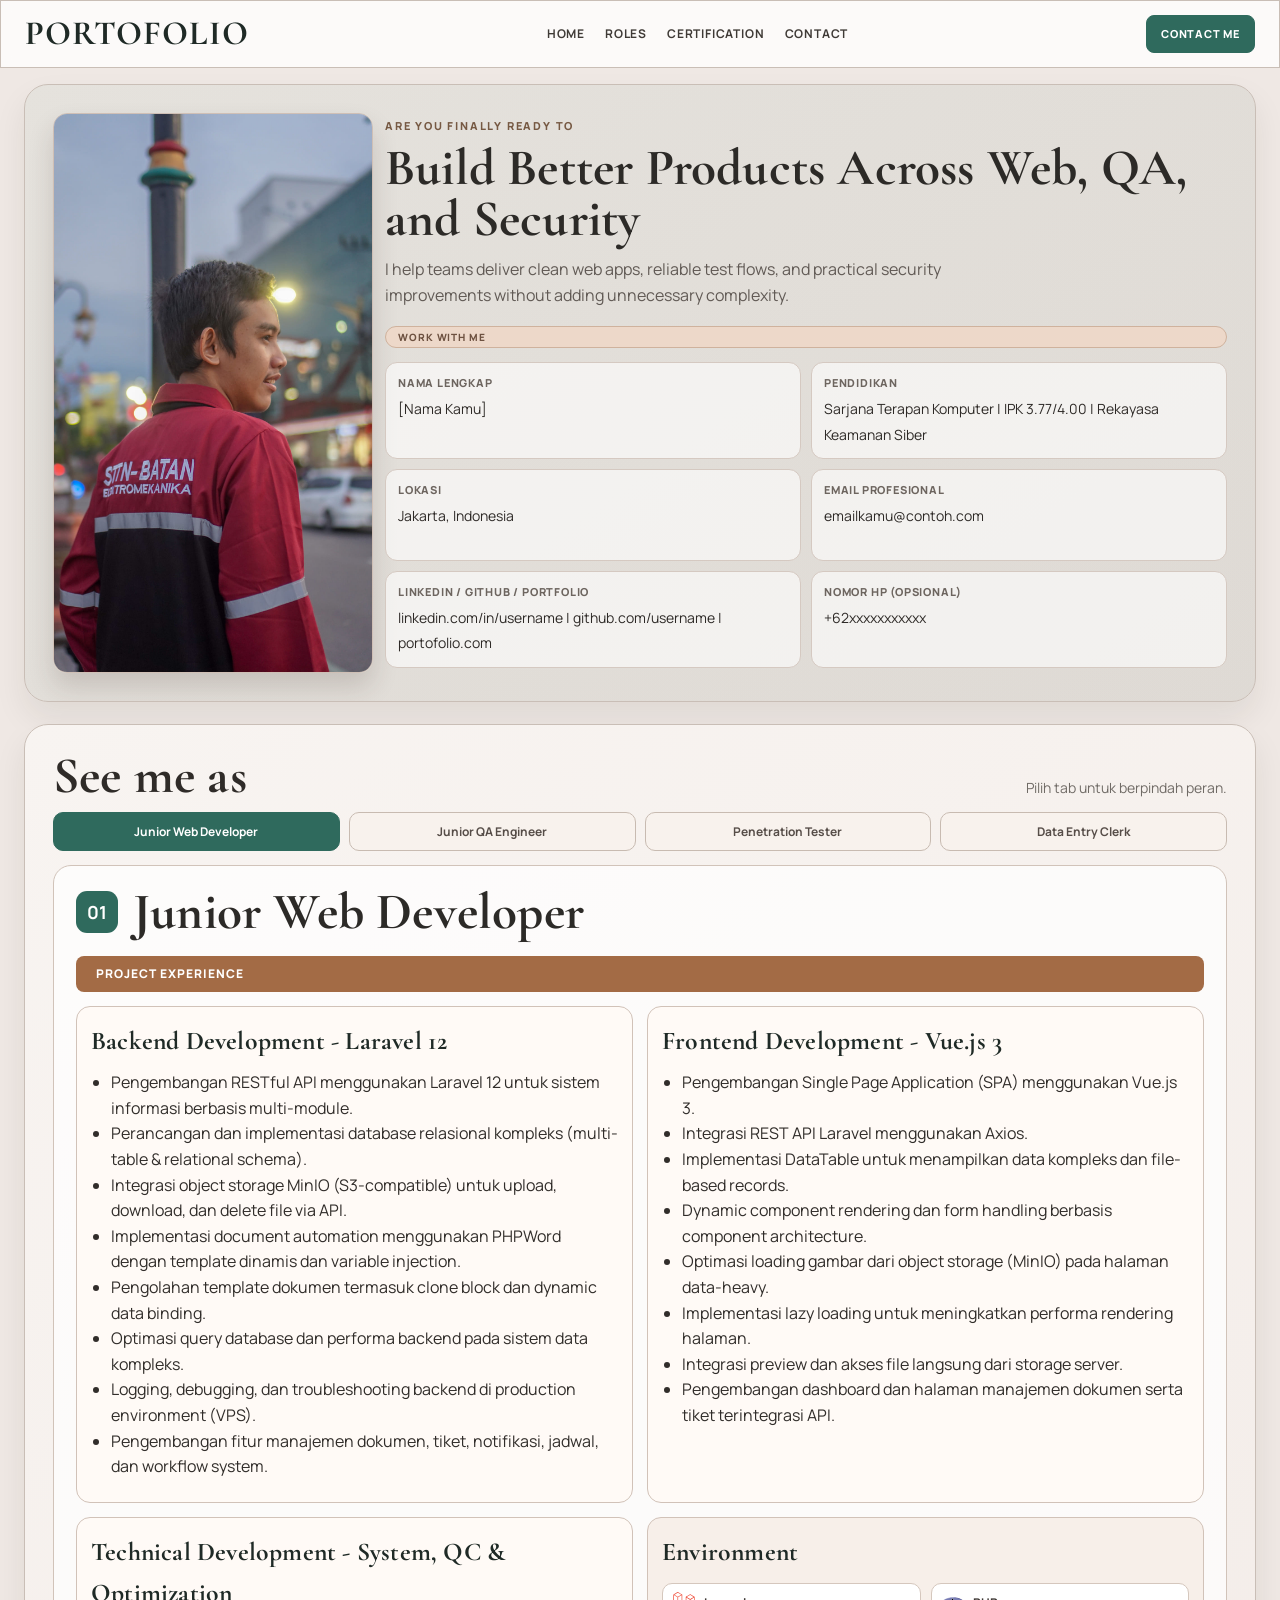
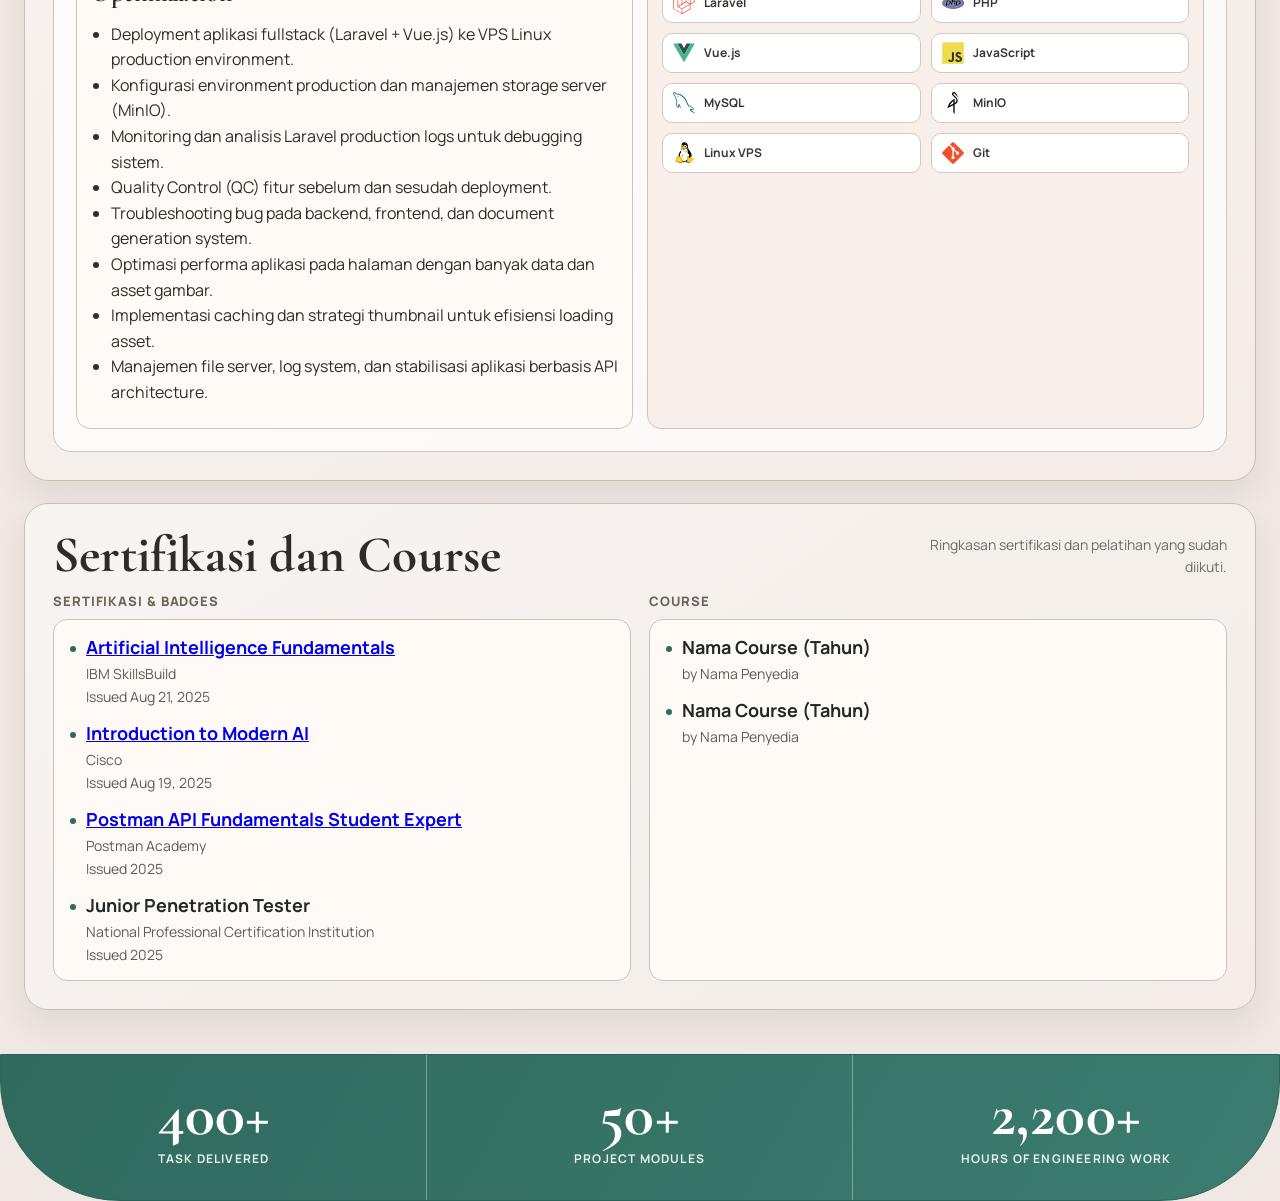
==== index.html @ 1a8ff413 "major rev1" ====
﻿<!DOCTYPE html>
<html lang="id">
<head>
  <meta charset="UTF-8" />
  <meta name="viewport" content="width=device-width, initial-scale=1.0" />
  <title>Landing Page - Full Page Tabs</title>
  <link rel="stylesheet" href="style.css" />
</head>
<body>
  <div class="scene" aria-hidden="true">
    <span class="blob blob-one"></span>
    <span class="blob blob-two"></span>
    <span class="blob blob-three"></span>
    <span class="noise"></span>
  </div>

  <header class="top-nav">
    <div class="brand">PORTOFOLIO</div>
    <nav class="menu" aria-label="Primary">
      <a href="#profile">Home</a>
      <a href="#roles">Roles</a>
      <a href="#certs">Certification</a>
      <a href="#contact">Contact</a>
    </nav>
    <a class="nav-cta" href="mailto:prameswarasesoca@gmail.com">Contact Me</a>
  </header>

  <main class="container">
    <section class="panel">
      <header class="profile-card reveal" id="profile">
        <span class="lux-line" aria-hidden="true"></span>
        <div class="profile-lower">
          <img class="portrait-photo" src="assets/152005650_3645083272256083_838946420625916361_n.jpg" alt="Foto portrait Pramesa Soca" loading="lazy" />
          <div class="hero-copy">
            <p class="eyebrow">ARE YOU FINALLY READY TO</p>
            <h1>Build Better Products Across Web, QA, and Security</h1>
            <p class="subtitle">I help teams deliver clean web apps, reliable test flows, and practical security improvements without adding unnecessary complexity.</p>
            <a class="hero-cta" href="#roles">Work With Me</a>
            <ul class="info-list">
              <li><span class="label">Nama Lengkap</span><span class="value">[Nama Kamu]</span></li>
              <li><span class="label">Pendidikan</span><span class="value">Sarjana Terapan Komputer | IPK 3.77/4.00 | Rekayasa Keamanan Siber</span></li>
              <li><span class="label">Lokasi</span><span class="value">Jakarta, Indonesia</span></li>
              <li><span class="label">Email Profesional</span><span class="value">emailkamu@contoh.com</span></li>
              <li><span class="label">LinkedIn / GitHub / Portfolio</span><span class="value">linkedin.com/in/username | github.com/username | portofolio.com</span></li>
              <li><span class="label">Nomor HP (opsional)</span><span class="value">+62xxxxxxxxxxx</span></li>
            </ul>
          </div>
        </div>
      </header>

      <section class="tab-card reveal" aria-label="Peran Profesional" id="roles">
        <span class="lux-line" aria-hidden="true"></span>
        <div class="section-head">
          <h2>See me as</h2>
          <p>Pilih tab untuk berpindah peran.</p>
        </div>

        <div class="tabs" role="tablist" aria-label="Role tabs">
          <a class="tab-btn active" href="#junior-web-dev" role="tab" aria-selected="true" aria-controls="tab-web" id="btn-web" data-tab="web">Junior Web Developer</a>
          <a class="tab-btn" href="#junior-qa-engineer" role="tab" aria-selected="false" aria-controls="tab-qa" id="btn-qa" data-tab="qa">Junior QA Engineer</a>
          <a class="tab-btn" href="#penetration-tester" role="tab" aria-selected="false" aria-controls="tab-pentest" id="btn-pentest" data-tab="pentest">Penetration Tester</a>
          <a class="tab-btn" href="#data-entry-clerk" role="tab" aria-selected="false" aria-controls="tab-data" id="btn-data" data-tab="data">Data Entry Clerk</a>
        </div>

        <div class="tab-panels">
          <article class="tab-panel active" role="tabpanel" id="tab-content-panel" aria-labelledby="btn-web">
            <span class="panel-badge">01</span>
            <h3>Junior Web Developer</h3>
            <p>Memuat konten tab...</p>
          </article>
        </div>
      </section>

      <section class="tab-card reveal" aria-label="Sertifikasi dan Course" id="certs">
        <span class="lux-line" aria-hidden="true"></span>
        <div class="section-head">
          <h2>Sertifikasi dan Course</h2>
          <p>Ringkasan sertifikasi dan pelatihan yang sudah diikuti.</p>
        </div>

        <div class="experience-grid">
          <section class="cert-group">
            <h3>Sertifikasi & Badges</h3>
            <div class="experience-block">
              <ul>
                <li><strong><a href="https://www.credly.com/earner/earned/badge/6ce2e8d9-f4c3-4f6b-8cfb-f6970b10e40e" target="_blank" rel="noopener noreferrer">Artificial Intelligence Fundamentals</a></strong><br /><span class="value">IBM SkillsBuild</span><br /><span class="value">Issued Aug 21, 2025</span></li>
                <li><strong><a href="https://www.credly.com/earner/earned/badge/8e87bc1d-4a2a-4601-9a7a-e68a243ee002" target="_blank" rel="noopener noreferrer">Introduction to Modern AI</a></strong><br /><span class="value">Cisco</span><br /><span class="value">Issued Aug 19, 2025</span></li>
                <li><strong><a href="https://badges.parchment.com/public/assertions/UQWnK6W7QWmv3QuYgzs9rQ?identity__email=prameswarasesoca%40gmail.com" target="_blank" rel="noopener noreferrer">Postman API Fundamentals Student Expert</a></strong><br /><span class="value">Postman Academy</span><br /><span class="value">Issued 2025</span></li>
                <li><strong>Junior Penetration Tester</strong><br /><span class="value">National Professional Certification Institution</span><br /><span class="value">Issued 2025</span></li>
              </ul>
            </div>
          </section>
          <section class="cert-group">
            <h3>Course</h3>
            <div class="experience-block">
              <ul>
                <li><strong>Nama Course (Tahun)</strong><br /><span class="value">by Nama Penyedia</span></li>
                <li><strong>Nama Course (Tahun)</strong><br /><span class="value">by Nama Penyedia</span></li>
              </ul>
            </div>
          </section>
        </div>
      </section>
    </section>

    <section class="stats-bar" id="contact">
      <article class="stat-item">
        <h3>400+</h3>
        <p>Task Delivered</p>
      </article>
      <article class="stat-item">
        <h3>50+</h3>
        <p>Project Modules</p>
      </article>
      <article class="stat-item">
        <h3>2,200+</h3>
        <p>Hours of Engineering Work</p>
      </article>
    </section>
  </main>

  <script>
    const tabs = document.querySelectorAll('.tab-btn');
    const contentPanel = document.getElementById('tab-content-panel');
    const hashToTab = {
      'junior-web-dev': 'web',
      'junior-qa-engineer': 'qa',
      'penetration-tester': 'pentest',
      'data-entry-clerk': 'data'
    };
    const tabToHash = {
      web: 'junior-web-dev',
      qa: 'junior-qa-engineer',
      pentest: 'penetration-tester',
      data: 'data-entry-clerk'
    };
    const tabVersion = 'v=20260225-03';
    const tabToFile = {
      web: `junior-web-dev.html?${tabVersion}`,
      qa: `junior-qa-engineer.html?${tabVersion}`,
      pentest: `penetration-tester.html?${tabVersion}`,
      data: `data-entry-clerk.html?${tabVersion}`
    };
    const contentCache = {};

    const loadTabContent = async (target) => {
      const file = tabToFile[target];
      if (!file) {
        return;
      }

      if (contentCache[file]) {
        contentPanel.innerHTML = contentCache[file];
        return;
      }

      contentPanel.innerHTML = '<p>Memuat konten...</p>';
      try {
        const response = await fetch(file);
        if (!response.ok) {
          throw new Error(`Gagal memuat ${file}`);
        }

        const html = await response.text();
        contentCache[file] = html;
        contentPanel.innerHTML = html;
      } catch (error) {
        contentPanel.innerHTML = '<p>Konten tab gagal dimuat.</p>';
      }
    };

    const activateTab = async (target, updateHash = false) => {
      tabs.forEach((btn) => {
        const active = btn.dataset.tab === target;
        btn.classList.toggle('active', active);
        btn.setAttribute('aria-selected', active ? 'true' : 'false');
      });

      const activeBtn = document.querySelector(`.tab-btn[data-tab="${target}"]`);
      if (activeBtn) {
        contentPanel.setAttribute('aria-labelledby', activeBtn.id);
      }

      await loadTabContent(target);
      contentPanel.classList.remove('active');
      void contentPanel.offsetWidth;
      contentPanel.classList.add('active');

      if (updateHash && tabToHash[target]) {
        window.location.hash = tabToHash[target];
      }
    };

    tabs.forEach((tab) => {
      tab.addEventListener('click', async (event) => {
        event.preventDefault();
        await activateTab(tab.dataset.tab, true);
      });
    });

    const initialHash = window.location.hash.replace('#', '');
    activateTab(hashToTab[initialHash] || 'web');

    window.addEventListener('hashchange', async () => {
      const nextHash = window.location.hash.replace('#', '');
      await activateTab(hashToTab[nextHash] || 'web');
    });
  </script>
</body>
</html>
---- style.css ----
﻿@import url("https://fonts.googleapis.com/css2?family=Cormorant+Garamond:wght@500;600;700&family=Manrope:wght@400;500;600;700;800&display=swap");

:root {
  --bg: #efe8e4;
  --surface: #f8f4f1;
  --surface-2: #f3ece8;
  --ink: #1f2a26;
  --muted: #706b66;
  --green: #2f6a5d;
  --green-deep: #1f4f45;
  --clay: #a36b45;
  --line: #d8cec7;
  --line-strong: #c9beb6;
  --white: #ffffff;
  --shadow: 0 16px 32px rgba(43, 34, 29, 0.08);
}

* {
  box-sizing: border-box;
  margin: 0;
  padding: 0;
}

html,
body {
  width: 100%;
  min-height: 100%;
}

body {
  font-family: "Manrope", "Segoe UI", sans-serif;
  background: var(--bg);
  color: var(--ink);
  line-height: 1.6;
}

.scene {
  display: none;
}

.top-nav {
  width: 100%;
  margin: 0;
  background: rgba(255, 255, 255, 0.78);
  border: 1px solid var(--line-strong);
  border-radius: 0;
  display: flex;
  align-items: center;
  justify-content: space-between;
  gap: 16px;
  padding: 14px 24px;
  backdrop-filter: blur(6px);
}

.brand {
  font-family: "Cormorant Garamond", Georgia, serif;
  font-size: 34px;
  font-weight: 700;
  letter-spacing: 1px;
  line-height: 0.9;
}

.menu {
  display: flex;
  align-items: center;
  gap: 20px;
}

.menu a {
  text-decoration: none;
  color: #3f3a36;
  font-size: 12px;
  font-weight: 700;
  text-transform: uppercase;
  letter-spacing: 0.8px;
}

.nav-cta {
  text-decoration: none;
  color: var(--white);
  background: var(--green);
  border: 1px solid var(--green);
  border-radius: 8px;
  padding: 9px 14px;
  font-size: 11px;
  font-weight: 800;
  text-transform: uppercase;
  letter-spacing: 0.8px;
}

.container {
  width: 100%;
  margin: 0;
  min-height: 100vh;
}

.panel {
  display: grid;
  gap: 22px;
  padding: 16px 24px 24px;
}

.profile-card,
.tab-card {
  border: 1px solid var(--line-strong);
  border-radius: 24px;
  background: linear-gradient(145deg, var(--surface), var(--surface-2));
  box-shadow: var(--shadow);
  padding: 28px;
  position: relative;
  overflow: hidden;
}

.lux-line {
  display: none;
}

.profile-card {
  display: block;
  background:
    linear-gradient(0deg, rgba(28, 74, 64, 0.08), rgba(28, 74, 64, 0.08)),
    linear-gradient(145deg, #f6efea, #efe6e1);
}

.hero-copy {
  align-self: center;
  display: grid;
  gap: 0;
}

.eyebrow {
  font-size: 11px;
  font-weight: 800;
  letter-spacing: 1.8px;
  text-transform: uppercase;
  color: #765943;
  margin-bottom: 8px;
}

h1,
h2,
h3 {
  font-family: "Cormorant Garamond", Georgia, serif;
  letter-spacing: 0.2px;
}

h1 {
  font-size: clamp(34px, 4vw, 56px);
  line-height: 1;
  margin-bottom: 12px;
  color: #2c2a27;
}

.subtitle {
  color: #615a55;
  max-width: 58ch;
  margin-bottom: 18px;
}

.hero-cta {
  display: inline-flex;
  align-items: center;
  text-decoration: none;
  color: #6d5140;
  background: #edd8c9;
  border: 1px solid #cfb29d;
  border-radius: 999px;
  padding: 5px 12px;
  font-size: 10px;
  font-weight: 800;
  text-transform: uppercase;
  letter-spacing: 0.9px;
  line-height: 1;
}

.profile-lower {
  margin-top: 0;
  display: grid;
  grid-template-columns: minmax(240px, 320px) 1fr;
  gap: 12px;
  align-items: stretch;
}

.portrait-photo {
  width: 100%;
  height: 100%;
  min-height: 380px;
  max-height: 560px;
  object-fit: cover;
  object-position: center top;
  border-radius: 14px;
  border: 1px solid #cfbfb5;
  box-shadow: 0 14px 26px rgba(53, 40, 34, 0.16);
}

.info-list {
  list-style: none;
  display: grid;
  grid-template-columns: repeat(2, minmax(0, 1fr));
  gap: 10px;
  margin-top: 0;
}

.hero-copy .info-list {
  margin-top: 14px;
}

.info-list li {
  background: rgba(255, 255, 255, 0.62);
  border: 1px solid #d5c9c1;
  border-radius: 12px;
  padding: 11px 12px;
  min-height: 92px;
}

.label {
  font-size: 11px;
  font-weight: 800;
  text-transform: uppercase;
  letter-spacing: 0.8px;
  color: #6d655f;
  display: block;
  margin-bottom: 4px;
}

.value {
  font-size: 14px;
  color: #2e2a27;
}

.section-head {
  display: flex;
  justify-content: space-between;
  align-items: end;
  gap: 14px;
  margin-bottom: 12px;
}

h2 {
  font-size: clamp(40px, 4vw, 58px);
  line-height: 0.92;
  color: #2f2b28;
}

.section-head p {
  font-size: 14px;
  color: var(--muted);
  max-width: 340px;
  text-align: right;
}

.tabs {
  display: grid;
  grid-template-columns: repeat(4, minmax(0, 1fr));
  gap: 9px;
  margin-bottom: 14px;
}

.tab-btn {
  border: 1px solid #c8bbb1;
  background: #f8f2ed;
  border-radius: 10px;
  padding: 11px 9px;
  text-decoration: none;
  text-align: center;
  color: #564d48;
  font-size: 12px;
  font-weight: 700;
  line-height: 1.25;
}

.tab-btn.active {
  border-color: #2f6a5d;
  background: #2f6a5d;
  color: #ffffff;
}

.tab-panels {
  position: relative;
}

.tab-panel {
  border: 1px solid #d1c3b9;
  border-radius: 18px;
  background: rgba(255, 255, 255, 0.74);
  padding: 22px;
}

.panel-badge {
  display: inline-flex;
  width: 42px;
  height: 42px;
  align-items: center;
  justify-content: center;
  border-radius: 11px;
  background: var(--green);
  color: #fff;
  font-size: 18px;
  font-weight: 700;
  margin-bottom: 12px;
  vertical-align: middle;
}

.tab-panel > .panel-badge:first-child {
  margin-right: 12px;
  margin-bottom: 8px;
}

.tab-panel > .panel-badge:first-child + h1,
.tab-panel > .panel-badge:first-child + h3 {
  display: inline-block;
  vertical-align: middle;
  margin-bottom: 8px;
  font-size: clamp(46px, 4vw, 58px);
  line-height: 0.95;
}

.tab-panel h1 {
  font-size: clamp(30px, 3vw, 42px);
  margin-bottom: 10px;
}

.tab-panel h2 {
  font-size: clamp(24px, 2.4vw, 33px);
  margin: 12px 0 8px;
}

.tab-panel .section-banner {
  display: block;
  width: 100%;
  background: var(--clay);
  color: var(--white);
  border-radius: 8px;
  padding: 12px 20px;
  font-family: "Manrope", "Segoe UI", sans-serif;
  font-size: 12px;
  font-weight: 800;
  text-transform: uppercase;
  letter-spacing: 1px;
  line-height: 1;
  margin: 12px 0 14px;
}

.tab-panel h3 {
  font-size: clamp(24px, 2vw, 30px);
  margin: 0 0 8px;
}

.tab-panel p,
.tab-panel li {
  color: #312d2a;
}

.tab-panel ul {
  margin: 0 0 14px 20px;
}

.experience-grid {
  display: grid;
  grid-template-columns: repeat(2, minmax(0, 1fr));
  gap: 14px;
}

.experience-block {
  border: 1px solid #d1c2b8;
  background: #fffaf6;
  border-radius: 14px;
  padding: 14px 14px 8px;
}

.environment-block {
  background: #f7efe9;
}

.stack-logos {
  display: grid;
  grid-template-columns: repeat(2, minmax(0, 1fr));
  gap: 10px;
  margin-top: 10px;
}

.stack-item {
  display: flex;
  align-items: center;
  gap: 9px;
  border: 1px solid #d5c7bd;
  border-radius: 10px;
  padding: 8px 10px;
  background: #ffffff;
}

.stack-item img {
  width: 22px;
  height: 22px;
}

.stack-item span {
  font-size: 12px;
  font-weight: 700;
  color: #3c3632;
}

.cert-group {
  display: flex;
  flex-direction: column;
}

.cert-group > h3 {
  margin: 0 0 10px;
}

.cert-group .experience-block {
  flex: 1;
}

.tab-card[aria-label="Sertifikasi dan Course"] .experience-grid {
  margin-top: 8px;
  gap: 18px;
  align-items: stretch;
}

#certs .cert-group > h3 {
  font-family: "Manrope", "Segoe UI", sans-serif;
  font-size: 13px;
  font-weight: 800;
  text-transform: uppercase;
  letter-spacing: 0.9px;
  color: #6f6359;
  margin-bottom: 8px;
}

#certs .cert-group .experience-block {
  display: flex;
  flex-direction: column;
  justify-content: flex-start;
  min-height: 230px;
  padding: 16px 16px 10px;
}

#certs .experience-block ul {
  margin: 0;
  padding: 0;
  list-style: none;
}

#certs .experience-block li {
  position: relative;
  padding-left: 16px;
  margin-bottom: 14px;
  line-height: 1.45;
}

#certs .experience-block li::before {
  content: "";
  width: 6px;
  height: 6px;
  border-radius: 50%;
  background: var(--green);
  position: absolute;
  left: 0;
  top: 10px;
}

#certs .experience-block li:last-child {
  margin-bottom: 4px;
}

#certs .experience-block strong {
  display: inline-block;
  font-size: 18px;
  line-height: 1.25;
  margin-bottom: 3px;
}

#certs .experience-block .value {
  font-size: 14px;
  color: #635a53;
}

.stats-bar {
  margin-top: 20px;
  border-radius: 0 0 120px 120px;
  background: linear-gradient(120deg, var(--green), #3c7d6f);
  color: #e7f2ed;
  border: 1px solid #2b6255;
  display: grid;
  grid-template-columns: repeat(3, minmax(0, 1fr));
  gap: 0;
  overflow: hidden;
}

.stat-item {
  padding: 32px 20px;
  text-align: center;
  border-right: 1px solid rgba(225, 245, 238, 0.38);
}

.stat-item:last-child {
  border-right: 0;
}

.stat-item h3 {
  font-size: clamp(42px, 5vw, 62px);
  line-height: 0.9;
  color: #ffffff;
  margin-bottom: 6px;
}

.stat-item p {
  font-size: 12px;
  text-transform: uppercase;
  letter-spacing: 1.2px;
  font-weight: 700;
}

.reveal {
  opacity: 1;
  transform: none;
  animation: none;
}

@media (max-width: 1080px) {
  .top-nav {
    flex-wrap: wrap;
    justify-content: center;
  }

  .info-list {
    grid-template-columns: repeat(2, minmax(0, 1fr));
  }

  .tabs {
    grid-template-columns: repeat(2, minmax(0, 1fr));
  }

  .experience-grid {
    grid-template-columns: 1fr;
  }
}

@media (max-width: 700px) {
  .top-nav {
    width: 100%;
    padding: 12px;
  }

  .menu {
    width: 100%;
    justify-content: center;
    flex-wrap: wrap;
    gap: 10px 14px;
  }

  .container {
    width: 100%;
    margin: 0;
  }

  .profile-card,
  .tab-card {
    padding: 16px;
    border-radius: 18px;
  }

  .brand {
    font-size: 30px;
  }

  h1 {
    font-size: clamp(29px, 10vw, 42px);
  }

  h2 {
    font-size: clamp(34px, 10vw, 46px);
  }

  .section-head {
    flex-direction: column;
    align-items: flex-start;
    gap: 6px;
  }

  .section-head p {
    text-align: left;
    max-width: none;
  }

  .info-list {
    grid-template-columns: 1fr;
  }

  .profile-lower {
    grid-template-columns: 1fr;
  }

  .portrait-photo {
    min-height: 300px;
    max-height: 420px;
  }

  .stats-bar {
    border-radius: 0 0 44px 44px;
    grid-template-columns: 1fr;
  }

  #certs .cert-group .experience-block {
    min-height: auto;
  }

  .tab-panel > .panel-badge:first-child + h1,
  .tab-panel > .panel-badge:first-child + h3 {
    font-size: clamp(32px, 8vw, 42px);
    line-height: 1;
  }

  .stat-item {
    border-right: 0;
    border-bottom: 1px solid rgba(225, 245, 238, 0.35);
  }

  .stat-item:last-child {
    border-bottom: 0;
  }
}
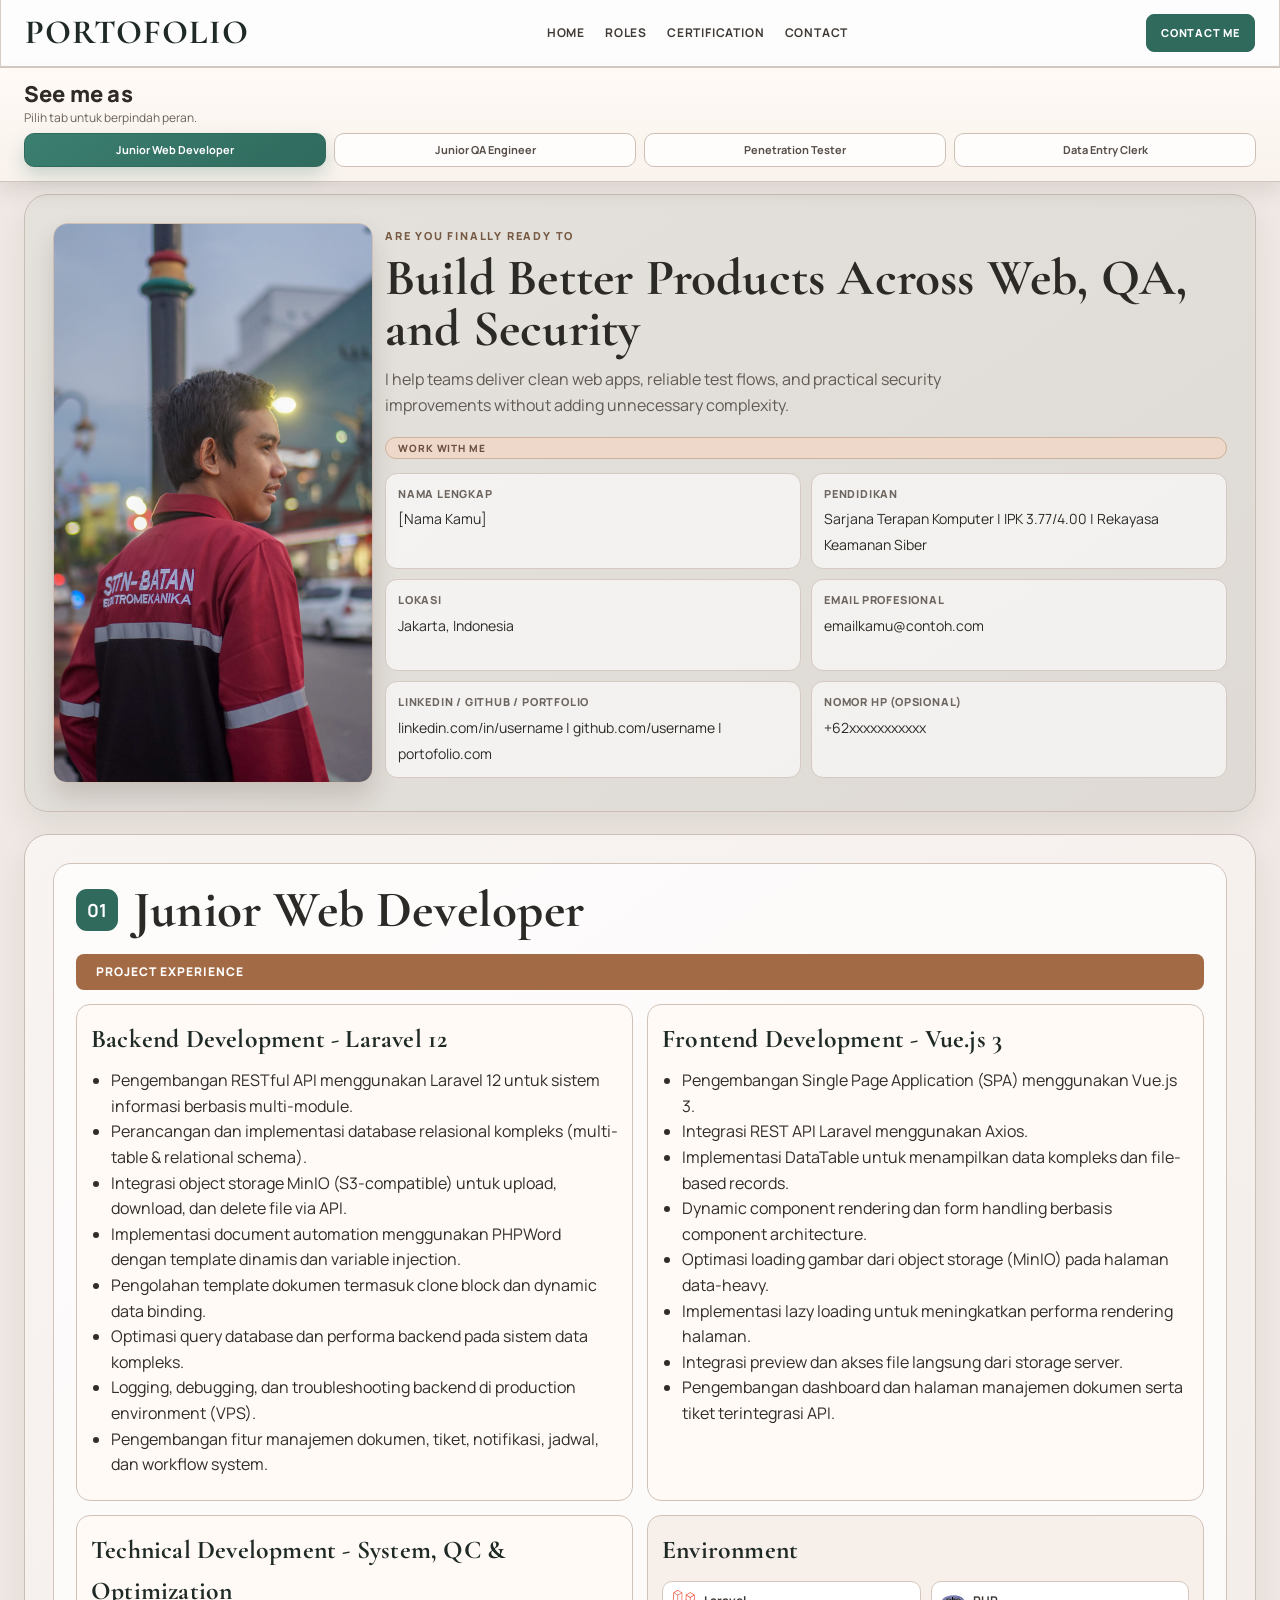
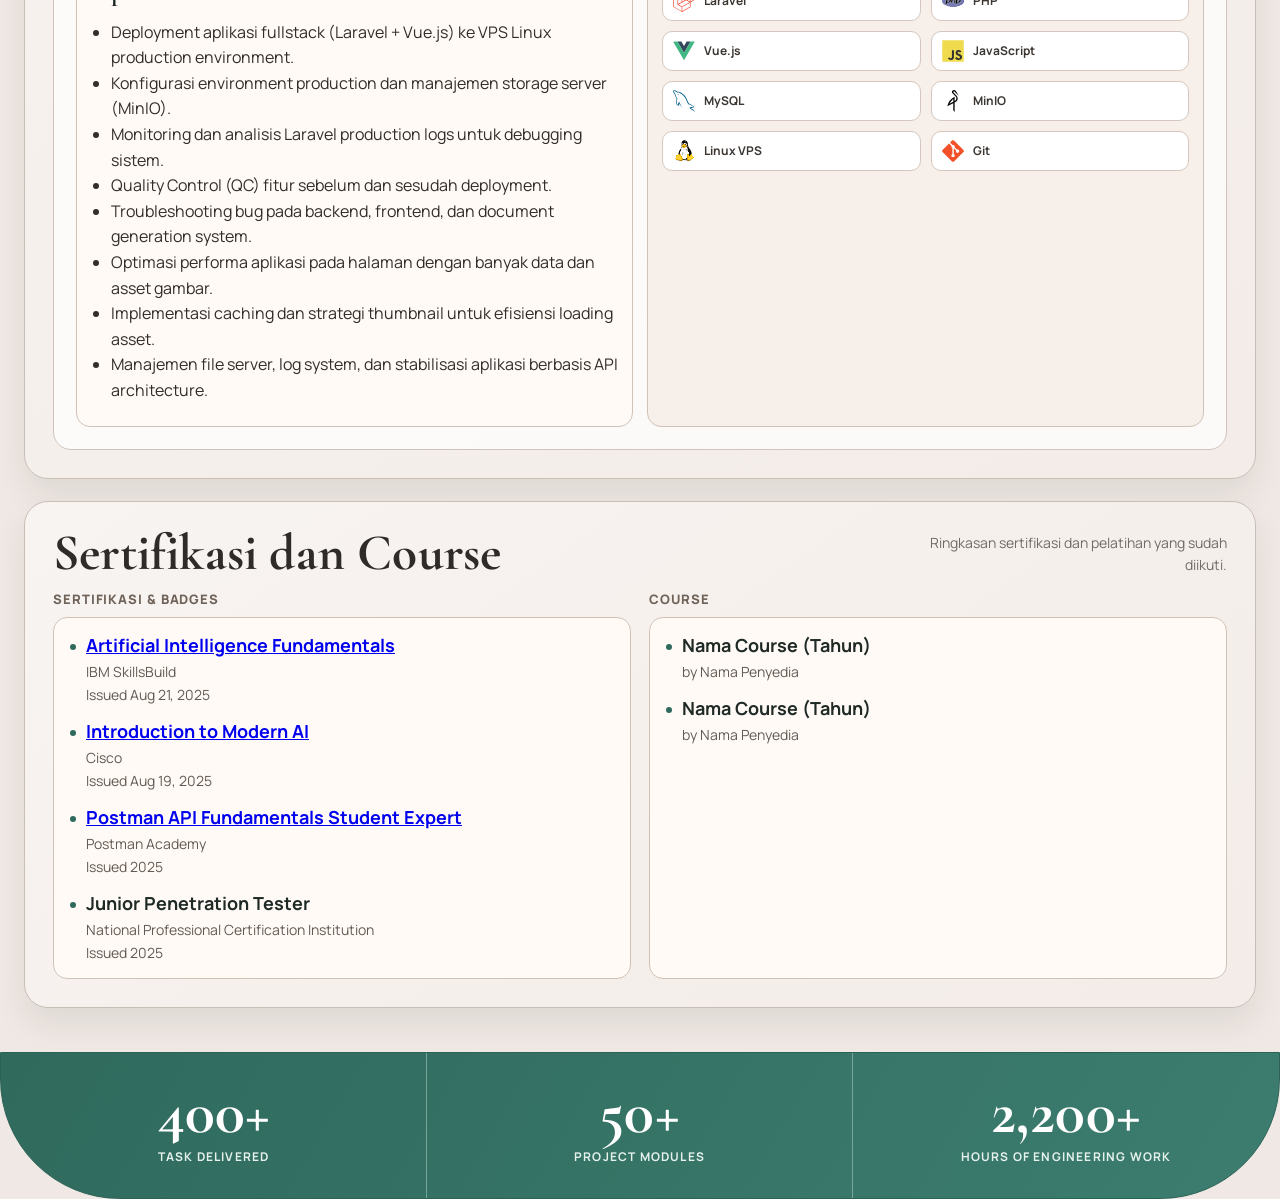
==== commit 076c5856: "rev2.1" ====
--- a/index.html
+++ b/index.html
@@ -26,6 +26,17 @@
   </header>
 
   <main class="container">
+    <section class="top-role-title" aria-label="Role heading" data-active-tab="web">
+      <p class="role-title">See me as</p>
+      <p class="roles-note">Pilih tab untuk berpindah peran.</p>
+      <div class="tabs" role="tablist" aria-label="Role tabs">
+        <a class="tab-btn active" href="#junior-web-dev" role="tab" aria-selected="true" aria-controls="tab-web" id="btn-web" data-tab="web">Junior Web Developer</a>
+        <a class="tab-btn" href="#junior-qa-engineer" role="tab" aria-selected="false" aria-controls="tab-qa" id="btn-qa" data-tab="qa">Junior QA Engineer</a>
+        <a class="tab-btn" href="#penetration-tester" role="tab" aria-selected="false" aria-controls="tab-pentest" id="btn-pentest" data-tab="pentest">Penetration Tester</a>
+        <a class="tab-btn" href="#data-entry-clerk" role="tab" aria-selected="false" aria-controls="tab-data" id="btn-data" data-tab="data">Data Entry Clerk</a>
+      </div>
+    </section>
+
     <section class="panel">
       <header class="profile-card reveal" id="profile">
         <span class="lux-line" aria-hidden="true"></span>
@@ -48,19 +59,8 @@
         </div>
       </header>
 
-      <section class="tab-card reveal" aria-label="Peran Profesional" id="roles">
+      <section class="tab-card reveal" aria-label="Peran Profesional" id="roles" data-active-tab="web">
         <span class="lux-line" aria-hidden="true"></span>
-        <div class="section-head">
-          <h2>See me as</h2>
-          <p>Pilih tab untuk berpindah peran.</p>
-        </div>
-
-        <div class="tabs" role="tablist" aria-label="Role tabs">
-          <a class="tab-btn active" href="#junior-web-dev" role="tab" aria-selected="true" aria-controls="tab-web" id="btn-web" data-tab="web">Junior Web Developer</a>
-          <a class="tab-btn" href="#junior-qa-engineer" role="tab" aria-selected="false" aria-controls="tab-qa" id="btn-qa" data-tab="qa">Junior QA Engineer</a>
-          <a class="tab-btn" href="#penetration-tester" role="tab" aria-selected="false" aria-controls="tab-pentest" id="btn-pentest" data-tab="pentest">Penetration Tester</a>
-          <a class="tab-btn" href="#data-entry-clerk" role="tab" aria-selected="false" aria-controls="tab-data" id="btn-data" data-tab="data">Data Entry Clerk</a>
-        </div>
 
         <div class="tab-panels">
           <article class="tab-panel active" role="tabpanel" id="tab-content-panel" aria-labelledby="btn-web">
@@ -122,6 +122,8 @@
   <script>
     const tabs = document.querySelectorAll('.tab-btn');
     const contentPanel = document.getElementById('tab-content-panel');
+    const rolesSection = document.getElementById('roles');
+    const topRoleTitle = document.querySelector('.top-role-title');
     const hashToTab = {
       'junior-web-dev': 'web',
       'junior-qa-engineer': 'qa',
@@ -179,6 +181,14 @@
       const activeBtn = document.querySelector(`.tab-btn[data-tab="${target}"]`);
       if (activeBtn) {
         contentPanel.setAttribute('aria-labelledby', activeBtn.id);
+      }
+
+      if (rolesSection) {
+        rolesSection.setAttribute('data-active-tab', target);
+      }
+
+      if (topRoleTitle) {
+        topRoleTitle.setAttribute('data-active-tab', target);
       }
 
       await loadTabContent(target);
--- a/style.css
+++ b/style.css
@@ -13,6 +13,8 @@
   --line-strong: #c9beb6;
   --white: #ffffff;
   --shadow: 0 16px 32px rgba(43, 34, 29, 0.08);
+  --top-nav-height: 78px;
+  --top-role-height: 124px;
 }
 
 * {
@@ -41,8 +43,9 @@
 .top-nav {
   width: 100%;
   margin: 0;
-  background: rgba(255, 255, 255, 0.78);
-  border: 1px solid var(--line-strong);
+  background: rgba(255, 255, 255, 0.9);
+  border: 1px solid #d7ccc4;
+  border-top: 0;
   border-radius: 0;
   display: flex;
   align-items: center;
@@ -50,6 +53,9 @@
   gap: 16px;
   padding: 14px 24px;
   backdrop-filter: blur(6px);
+  position: static;
+  z-index: 1000;
+  box-shadow: 0 10px 20px rgba(62, 48, 38, 0.08);
 }
 
 .brand {
@@ -92,12 +98,37 @@
   width: 100%;
   margin: 0;
   min-height: 100vh;
+  padding-top: 0;
+}
+
+.top-role-title {
+  padding: 14px 24px 14px;
+  position: sticky;
+  top: 0;
+  z-index: 999;
+  background: linear-gradient(180deg, rgba(255, 250, 246, 0.98), rgba(249, 242, 236, 0.97));
+  border: 1px solid #d3c5bc;
+  border-left: 0;
+  border-right: 0;
+  box-shadow: 0 10px 18px rgba(62, 48, 38, 0.1);
+  backdrop-filter: blur(6px);
+}
+
+
+.role-title {
+  font-family: "Manrope", "Segoe UI", sans-serif;
+  font-size: 22px;
+  font-weight: 800;
+  line-height: 1.1;
+  letter-spacing: 0.2px;
+  color: #2e2a27;
+  margin-bottom: 2px;
 }
 
 .panel {
   display: grid;
   gap: 22px;
-  padding: 16px 24px 24px;
+  padding: 12px 24px 24px;
 }
 
 .profile-card,
@@ -252,31 +283,45 @@
 .tabs {
   display: grid;
   grid-template-columns: repeat(4, minmax(0, 1fr));
-  gap: 9px;
-  margin-bottom: 14px;
+  gap: 8px;
+  margin: 0;
 }
 
 .tab-btn {
-  border: 1px solid #c8bbb1;
-  background: #f8f2ed;
+  border: 1px solid #cdbfb6;
+  background: #fffdfb;
   border-radius: 10px;
-  padding: 11px 9px;
+  padding: 9px 9px;
   text-decoration: none;
   text-align: center;
   color: #564d48;
-  font-size: 12px;
+  font-size: 11px;
   font-weight: 700;
   line-height: 1.25;
+  transition: all 0.2s ease;
+}
+
+.tab-btn:hover {
+  border-color: #ad998c;
+  background: #f8f0ea;
 }
 
 .tab-btn.active {
   border-color: #2f6a5d;
-  background: #2f6a5d;
+  background: linear-gradient(145deg, #3b7f70, #2f6a5d);
   color: #ffffff;
-}
+  box-shadow: 0 8px 18px rgba(47, 106, 93, 0.24);
+}
+
 
 .tab-panels {
   position: relative;
+}
+
+.roles-note {
+  font-size: 12px;
+  color: #6c625c;
+  margin-bottom: 6px;
 }
 
 .tab-panel {
@@ -520,6 +565,11 @@
 }
 
 @media (max-width: 1080px) {
+  :root {
+    --top-nav-height: 118px;
+    --top-role-height: 166px;
+  }
+
   .top-nav {
     flex-wrap: wrap;
     justify-content: center;
@@ -539,6 +589,11 @@
 }
 
 @media (max-width: 700px) {
+  :root {
+    --top-nav-height: 140px;
+    --top-role-height: 206px;
+  }
+
   .top-nav {
     width: 100%;
     padding: 12px;
@@ -556,6 +611,10 @@
     margin: 0;
   }
 
+  .top-role-title {
+    padding: 12px 16px;
+  }
+
   .profile-card,
   .tab-card {
     padding: 16px;
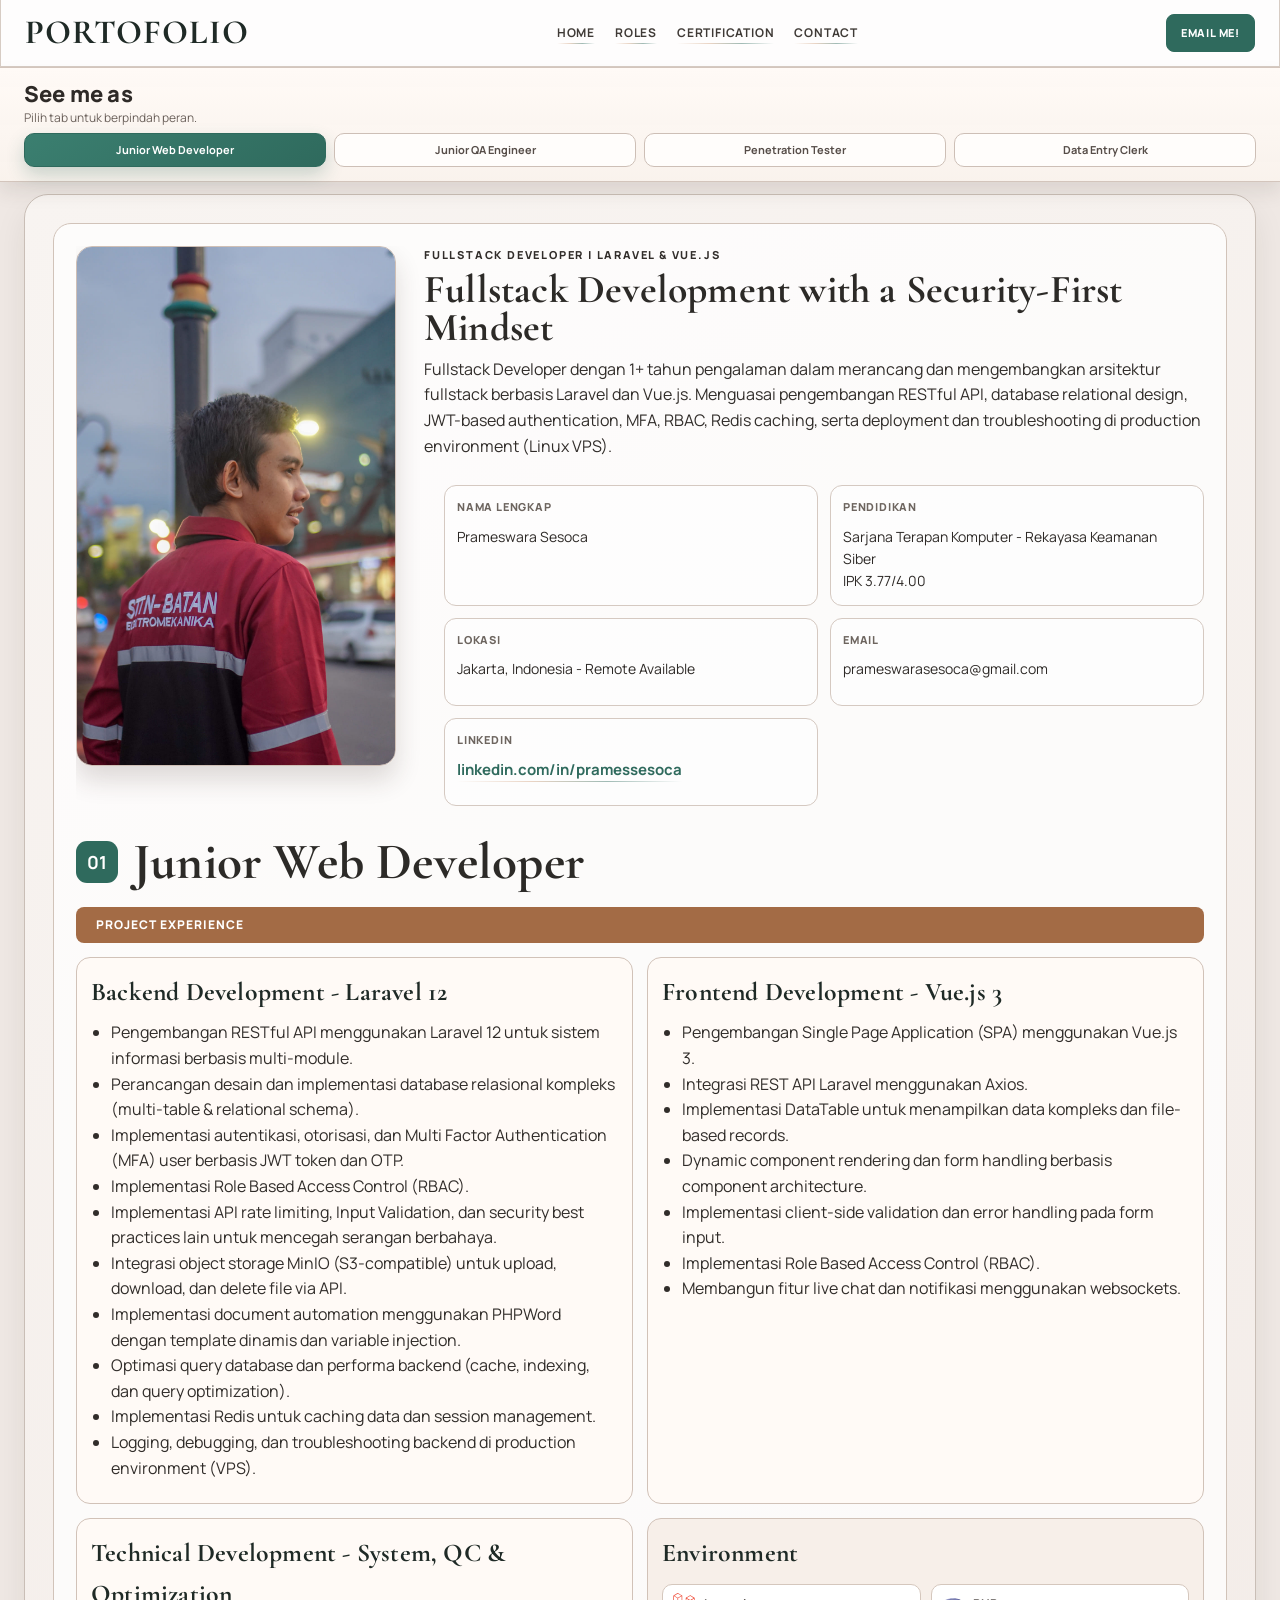
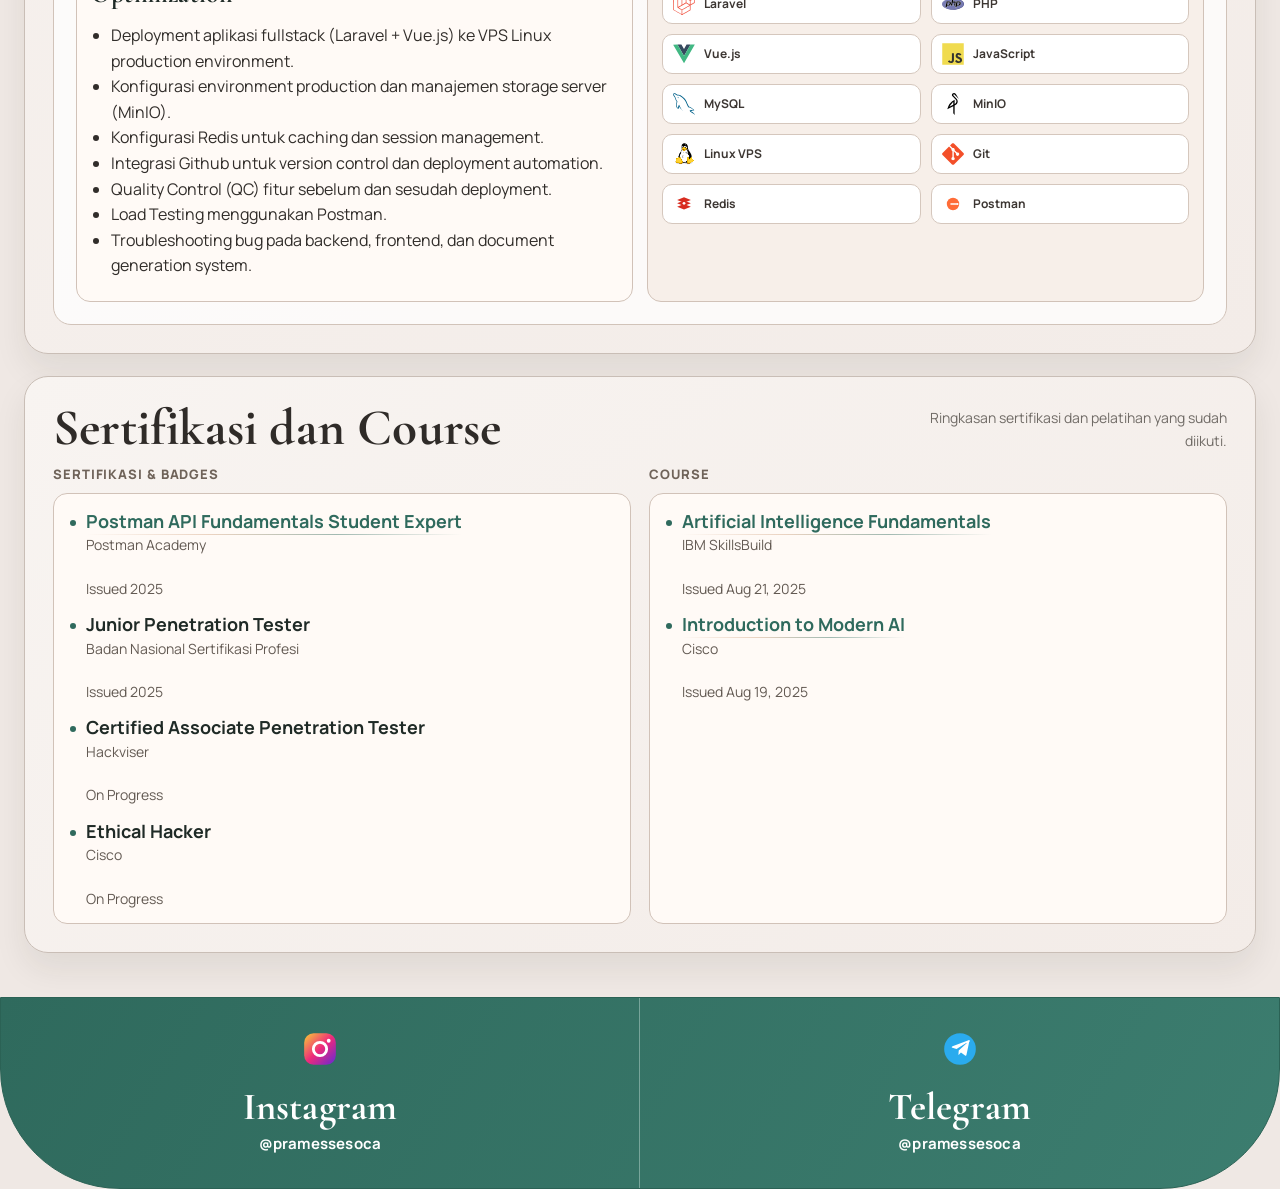
==== commit 37288d40: "rev 2.2 fix junior web dev" ====
--- a/index.html
+++ b/index.html
@@ -22,7 +22,7 @@
       <a href="#certs">Certification</a>
       <a href="#contact">Contact</a>
     </nav>
-    <a class="nav-cta" href="mailto:prameswarasesoca@gmail.com">Contact Me</a>
+    <a class="nav-cta" href="mailto:prameswarasesoca@gmail.com">Email Me!</a>
   </header>
 
   <main class="container">
@@ -38,27 +38,6 @@
     </section>
 
     <section class="panel">
-      <header class="profile-card reveal" id="profile">
-        <span class="lux-line" aria-hidden="true"></span>
-        <div class="profile-lower">
-          <img class="portrait-photo" src="assets/152005650_3645083272256083_838946420625916361_n.jpg" alt="Foto portrait Pramesa Soca" loading="lazy" />
-          <div class="hero-copy">
-            <p class="eyebrow">ARE YOU FINALLY READY TO</p>
-            <h1>Build Better Products Across Web, QA, and Security</h1>
-            <p class="subtitle">I help teams deliver clean web apps, reliable test flows, and practical security improvements without adding unnecessary complexity.</p>
-            <a class="hero-cta" href="#roles">Work With Me</a>
-            <ul class="info-list">
-              <li><span class="label">Nama Lengkap</span><span class="value">[Nama Kamu]</span></li>
-              <li><span class="label">Pendidikan</span><span class="value">Sarjana Terapan Komputer | IPK 3.77/4.00 | Rekayasa Keamanan Siber</span></li>
-              <li><span class="label">Lokasi</span><span class="value">Jakarta, Indonesia</span></li>
-              <li><span class="label">Email Profesional</span><span class="value">emailkamu@contoh.com</span></li>
-              <li><span class="label">LinkedIn / GitHub / Portfolio</span><span class="value">linkedin.com/in/username | github.com/username | portofolio.com</span></li>
-              <li><span class="label">Nomor HP (opsional)</span><span class="value">+62xxxxxxxxxxx</span></li>
-            </ul>
-          </div>
-        </div>
-      </header>
-
       <section class="tab-card reveal" aria-label="Peran Profesional" id="roles" data-active-tab="web">
         <span class="lux-line" aria-hidden="true"></span>
 
@@ -83,10 +62,10 @@
             <h3>Sertifikasi & Badges</h3>
             <div class="experience-block">
               <ul>
-                <li><strong><a href="https://www.credly.com/earner/earned/badge/6ce2e8d9-f4c3-4f6b-8cfb-f6970b10e40e" target="_blank" rel="noopener noreferrer">Artificial Intelligence Fundamentals</a></strong><br /><span class="value">IBM SkillsBuild</span><br /><span class="value">Issued Aug 21, 2025</span></li>
-                <li><strong><a href="https://www.credly.com/earner/earned/badge/8e87bc1d-4a2a-4601-9a7a-e68a243ee002" target="_blank" rel="noopener noreferrer">Introduction to Modern AI</a></strong><br /><span class="value">Cisco</span><br /><span class="value">Issued Aug 19, 2025</span></li>
                 <li><strong><a href="https://badges.parchment.com/public/assertions/UQWnK6W7QWmv3QuYgzs9rQ?identity__email=prameswarasesoca%40gmail.com" target="_blank" rel="noopener noreferrer">Postman API Fundamentals Student Expert</a></strong><br /><span class="value">Postman Academy</span><br /><span class="value">Issued 2025</span></li>
-                <li><strong>Junior Penetration Tester</strong><br /><span class="value">National Professional Certification Institution</span><br /><span class="value">Issued 2025</span></li>
+                <li><strong>Junior Penetration Tester</strong><br /><span class="value">Badan Nasional Sertifikasi Profesi</span><br /><span class="value">Issued 2025</span></li>
+                <li><strong>Certified Associate Penetration Tester</strong><br /><span class="value">Hackviser</span><br /><span class="value">On Progress</span></li>
+                <li><strong>Ethical Hacker</strong><br /><span class="value">Cisco</span><br /><span class="value">On Progress</span></li>
               </ul>
             </div>
           </section>
@@ -94,8 +73,8 @@
             <h3>Course</h3>
             <div class="experience-block">
               <ul>
-                <li><strong>Nama Course (Tahun)</strong><br /><span class="value">by Nama Penyedia</span></li>
-                <li><strong>Nama Course (Tahun)</strong><br /><span class="value">by Nama Penyedia</span></li>
+                <li><strong><a href="https://www.credly.com/earner/earned/badge/6ce2e8d9-f4c3-4f6b-8cfb-f6970b10e40e" target="_blank" rel="noopener noreferrer">Artificial Intelligence Fundamentals</a></strong><br /><span class="value">IBM SkillsBuild</span><br /><span class="value">Issued Aug 21, 2025</span></li>
+                <li><strong><a href="https://www.credly.com/earner/earned/badge/8e87bc1d-4a2a-4601-9a7a-e68a243ee002" target="_blank" rel="noopener noreferrer">Introduction to Modern AI</a></strong><br /><span class="value">Cisco</span><br /><span class="value">Issued Aug 19, 2025</span></li>
               </ul>
             </div>
           </section>
@@ -105,16 +84,14 @@
 
     <section class="stats-bar" id="contact">
       <article class="stat-item">
-        <h3>400+</h3>
-        <p>Task Delivered</p>
+        <img src="assets/logos/instagram.svg" alt="Instagram" loading="lazy" />
+        <h3>Instagram</h3>
+        <p><a href="https://instagram.com/pramessesoca" target="_blank" rel="noopener noreferrer">@pramessesoca</a></p>
       </article>
       <article class="stat-item">
-        <h3>50+</h3>
-        <p>Project Modules</p>
-      </article>
-      <article class="stat-item">
-        <h3>2,200+</h3>
-        <p>Hours of Engineering Work</p>
+        <img src="assets/logos/telegram.svg" alt="Telegram" loading="lazy" />
+        <h3>Telegram</h3>
+        <p><a href="https://t.me/pramessesoca" target="_blank" rel="noopener noreferrer">@pramessesoca</a></p>
       </article>
     </section>
   </main>
@@ -136,7 +113,7 @@
       pentest: 'penetration-tester',
       data: 'data-entry-clerk'
     };
-    const tabVersion = 'v=20260225-03';
+    const tabVersion = 'v=20260225-05';
     const tabToFile = {
       web: `junior-web-dev.html?${tabVersion}`,
       qa: `junior-qa-engineer.html?${tabVersion}`,
--- a/style.css
+++ b/style.css
@@ -81,6 +81,59 @@
   letter-spacing: 0.8px;
 }
 
+a {
+  color: #2f6a5d;
+  text-decoration: none;
+  position: relative;
+  font-weight: 700;
+}
+
+a::after {
+  content: "";
+  position: absolute;
+  left: 0;
+  right: 0;
+  bottom: -2px;
+  height: 1px;
+  background: linear-gradient(90deg, transparent, #d1a27f, #2f6a5d, transparent);
+  opacity: 0.45;
+  transition: opacity 0.25s ease;
+}
+
+a::before {
+  content: "";
+  position: absolute;
+  top: -2px;
+  left: -120%;
+  width: 70%;
+  height: calc(100% + 4px);
+  background: linear-gradient(110deg, transparent, rgba(255, 255, 255, 0.85), transparent);
+  transform: skewX(-18deg);
+  opacity: 0;
+}
+
+a:hover::before,
+a:focus-visible::before {
+  animation: link-shimmer 0.7s ease;
+}
+
+a:hover::after,
+a:focus-visible::after {
+  opacity: 0.9;
+}
+
+.tab-btn::before,
+.nav-cta::before,
+.hero-cta::before {
+  display: none;
+}
+
+.tab-btn::after,
+.nav-cta::after,
+.hero-cta::after {
+  display: none;
+}
+
 .nav-cta {
   text-decoration: none;
   color: var(--white);
@@ -237,6 +290,9 @@
 }
 
 .info-list li {
+  display: flex;
+  flex-direction: column;
+  gap: 6px;
   background: rgba(255, 255, 255, 0.62);
   border: 1px solid #d5c9c1;
   border-radius: 12px;
@@ -255,6 +311,7 @@
 }
 
 .value {
+  display: block;
   font-size: 14px;
   color: #2e2a27;
 }
@@ -346,13 +403,13 @@
   vertical-align: middle;
 }
 
-.tab-panel > .panel-badge:first-child {
+.tab-panel > .panel-badge {
   margin-right: 12px;
   margin-bottom: 8px;
 }
 
-.tab-panel > .panel-badge:first-child + h1,
-.tab-panel > .panel-badge:first-child + h3 {
+.tab-panel > .panel-badge + h1,
+.tab-panel > .panel-badge + h3 {
   display: inline-block;
   vertical-align: middle;
   margin-bottom: 8px;
@@ -400,6 +457,67 @@
   margin: 0 0 14px 20px;
 }
 
+.role-profile-card {
+  margin-bottom: 18px;
+  border: 0;
+  background: transparent;
+  box-shadow: none;
+  padding: 0;
+  border-radius: 0;
+}
+
+.tab-panel .role-profile-card h1 {
+  font-size: clamp(34px, 3.1vw, 52px);
+  line-height: 0.95;
+  max-width: none;
+  margin-bottom: 10px;
+}
+
+.tab-panel .role-profile-card .subtitle {
+  max-width: none;
+  margin-bottom: 12px;
+}
+
+.tab-panel .role-profile-card .profile-lower {
+  gap: 28px;
+  align-items: start;
+}
+
+.tab-panel .role-profile-card .portrait-photo {
+  min-height: 320px;
+  max-height: 520px;
+  border-radius: 16px;
+}
+
+.tab-panel .role-profile-card .info-list {
+  gap: 12px;
+}
+
+.tab-panel .role-profile-card .info-list li {
+  min-height: 88px;
+  padding: 12px 12px;
+}
+
+.tab-panel .role-profile-card .value a {
+  font-size: 15px;
+  border-radius: 10px;
+}
+
+@media (max-width: 980px) {
+  .tab-panel .role-profile-card .profile-lower {
+    grid-template-columns: 1fr;
+  }
+
+  .tab-panel .role-profile-card .portrait-photo {
+    min-height: 280px;
+    max-height: 420px;
+  }
+
+  .tab-panel .role-profile-card h1 {
+    max-width: none;
+  }
+}
+
 .experience-grid {
   display: grid;
   grid-template-columns: repeat(2, minmax(0, 1fr));
@@ -529,7 +647,7 @@
   color: #e7f2ed;
   border: 1px solid #2b6255;
   display: grid;
-  grid-template-columns: repeat(3, minmax(0, 1fr));
+  grid-template-columns: repeat(2, minmax(0, 1fr));
   gap: 0;
   overflow: hidden;
 }
@@ -545,23 +663,53 @@
 }
 
 .stat-item h3 {
-  font-size: clamp(42px, 5vw, 62px);
-  line-height: 0.9;
+  font-size: clamp(28px, 3vw, 42px);
+  line-height: 1;
   color: #ffffff;
   margin-bottom: 6px;
 }
 
 .stat-item p {
-  font-size: 12px;
-  text-transform: uppercase;
-  letter-spacing: 1.2px;
+  font-size: 15px;
+  text-transform: none;
+  letter-spacing: 0.2px;
   font-weight: 700;
+}
+
+.stat-item img {
+  width: 38px;
+  height: 38px;
+  margin-bottom: 12px;
+}
+
+.stat-item a {
+  color: #ffffff;
+  font-weight: 700;
+}
+
+.stat-item a::after,
+.stat-item a::before {
+  display: none;
 }
 
 .reveal {
   opacity: 1;
   transform: none;
   animation: none;
+}
+
+@keyframes link-shimmer {
+  0% {
+    left: -120%;
+    opacity: 0;
+  }
+  15% {
+    opacity: 1;
+  }
+  100% {
+    left: 140%;
+    opacity: 0;
+  }
 }
 
 @media (max-width: 1080px) {
@@ -666,8 +814,8 @@
     min-height: auto;
   }
 
-  .tab-panel > .panel-badge:first-child + h1,
-  .tab-panel > .panel-badge:first-child + h3 {
+  .tab-panel > .panel-badge + h1,
+  .tab-panel > .panel-badge + h3 {
     font-size: clamp(32px, 8vw, 42px);
     line-height: 1;
   }
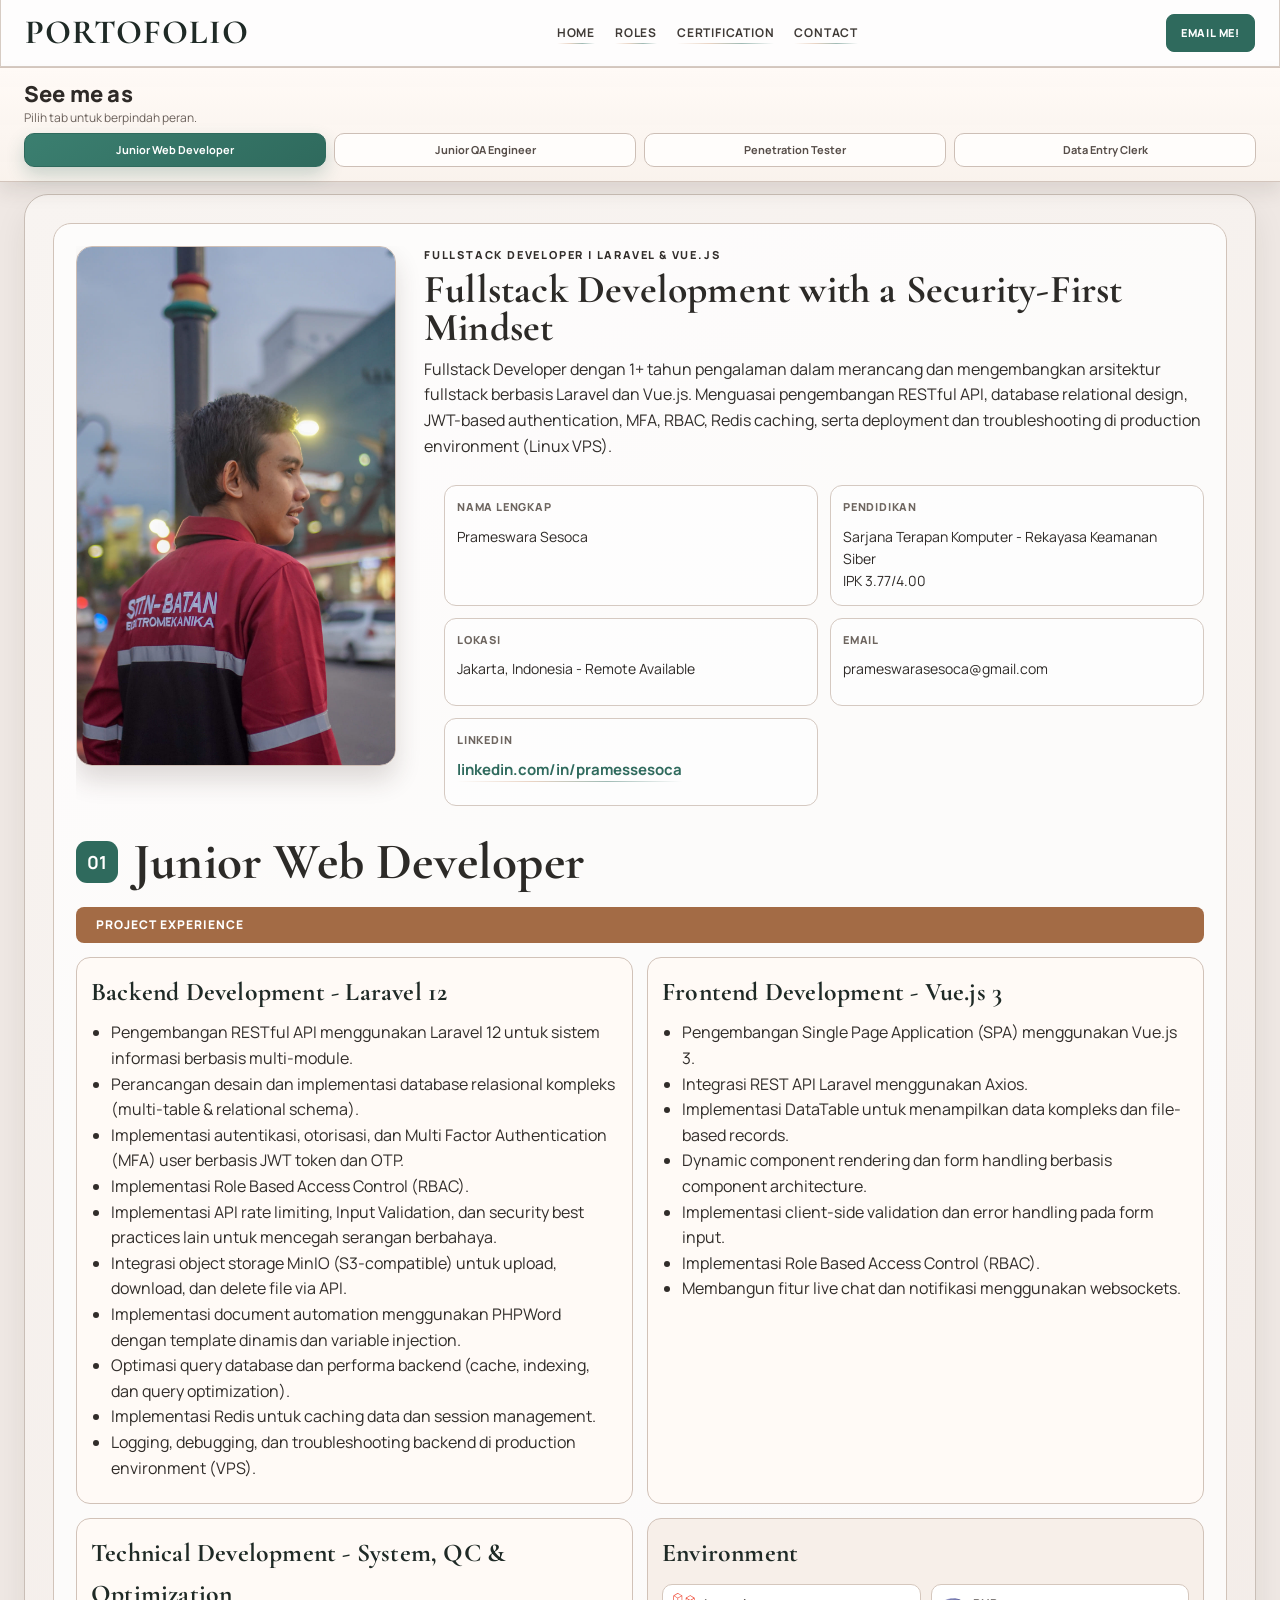
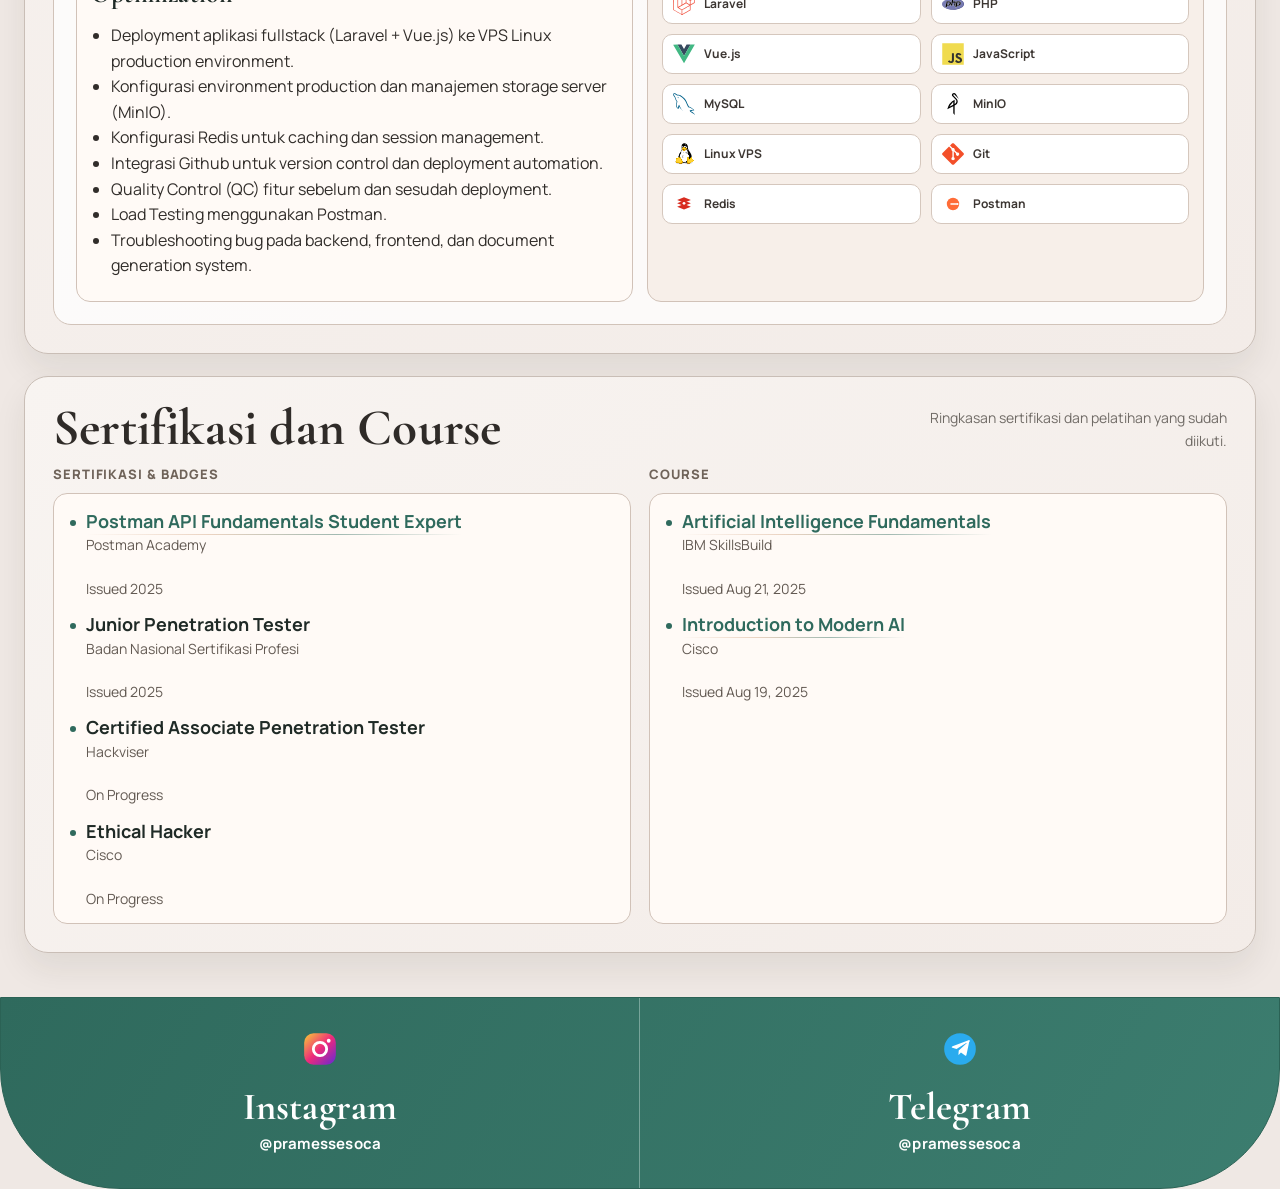
==== commit cf5568f0: "added qa engineer" ====
--- a/index.html
+++ b/index.html
@@ -113,7 +113,7 @@
       pentest: 'penetration-tester',
       data: 'data-entry-clerk'
     };
-    const tabVersion = 'v=20260225-05';
+    const tabVersion = 'v=20260225-06';
     const tabToFile = {
       web: `junior-web-dev.html?${tabVersion}`,
       qa: `junior-qa-engineer.html?${tabVersion}`,
--- a/style.css
+++ b/style.css
@@ -535,6 +535,10 @@
   background: #f7efe9;
 }
 
+.qa-env-full {
+  grid-column: 1 / -1;
+}
+
 .stack-logos {
   display: grid;
   grid-template-columns: repeat(2, minmax(0, 1fr));
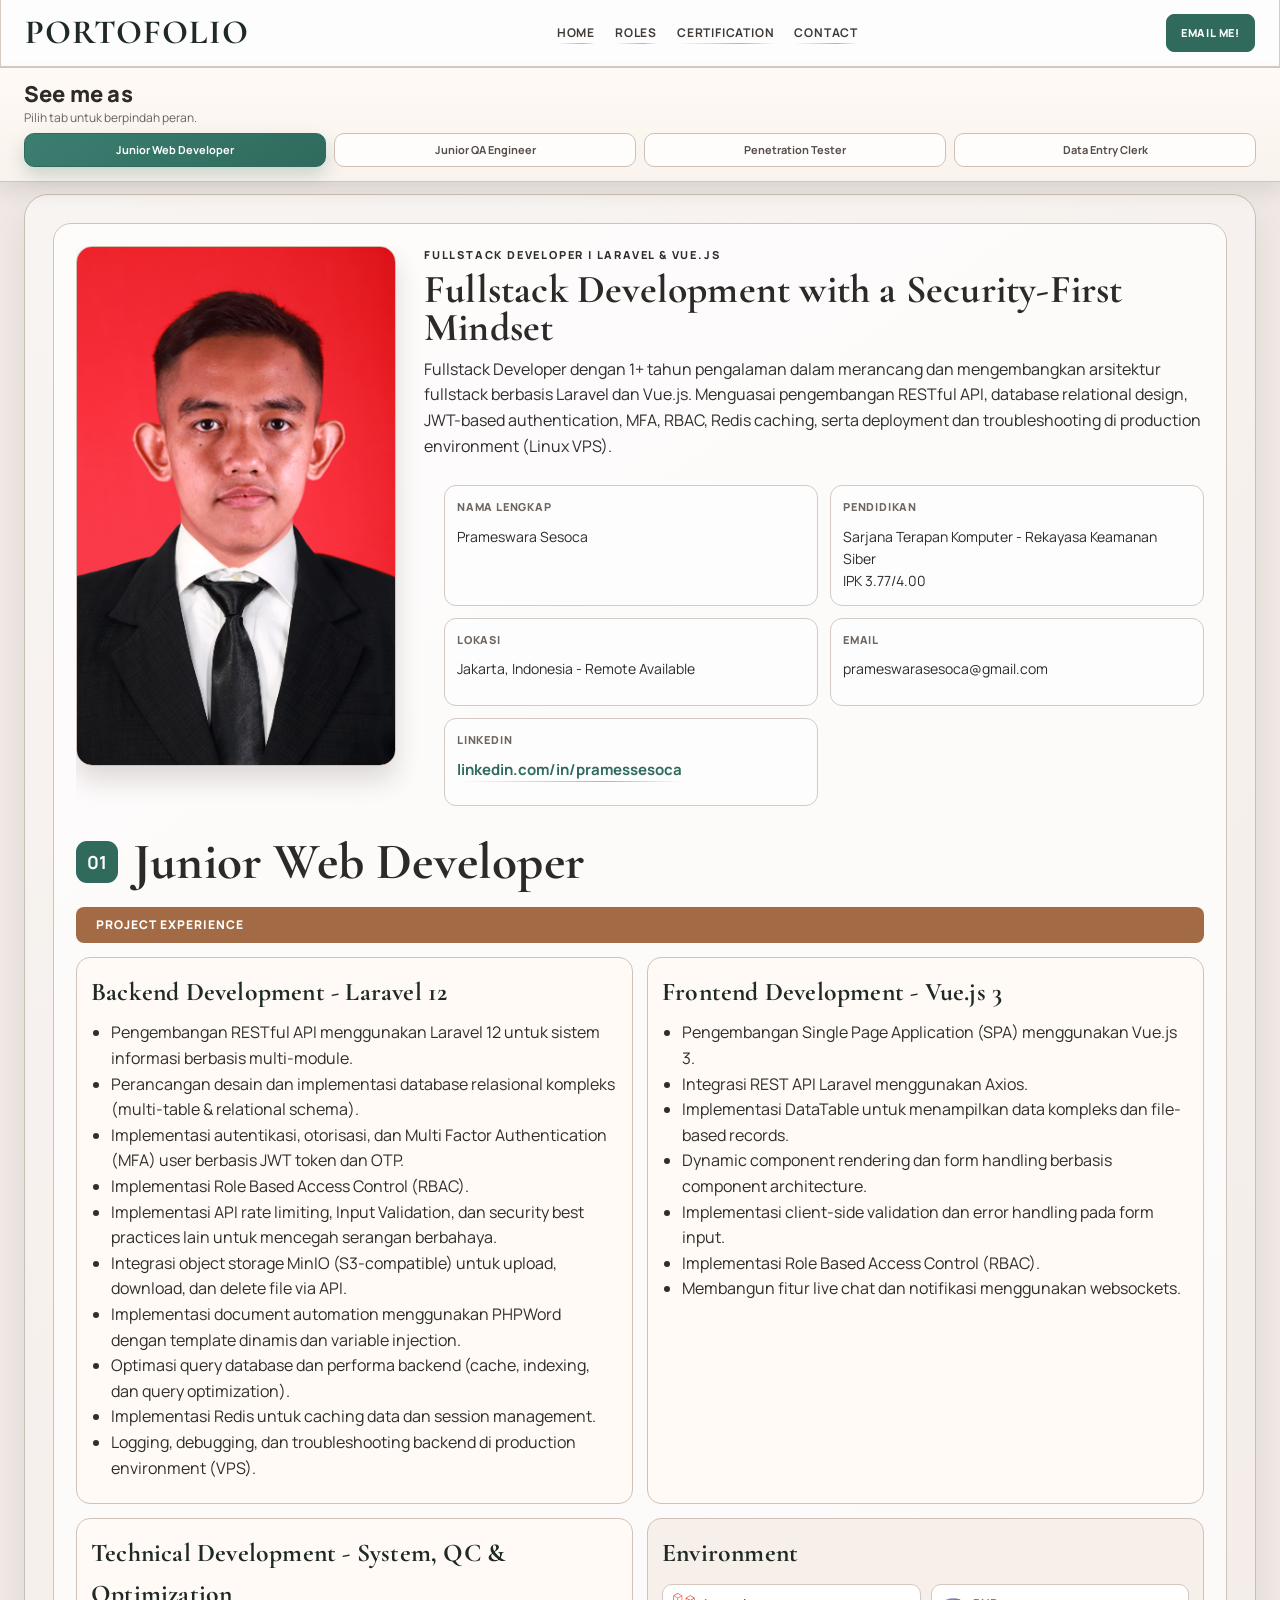
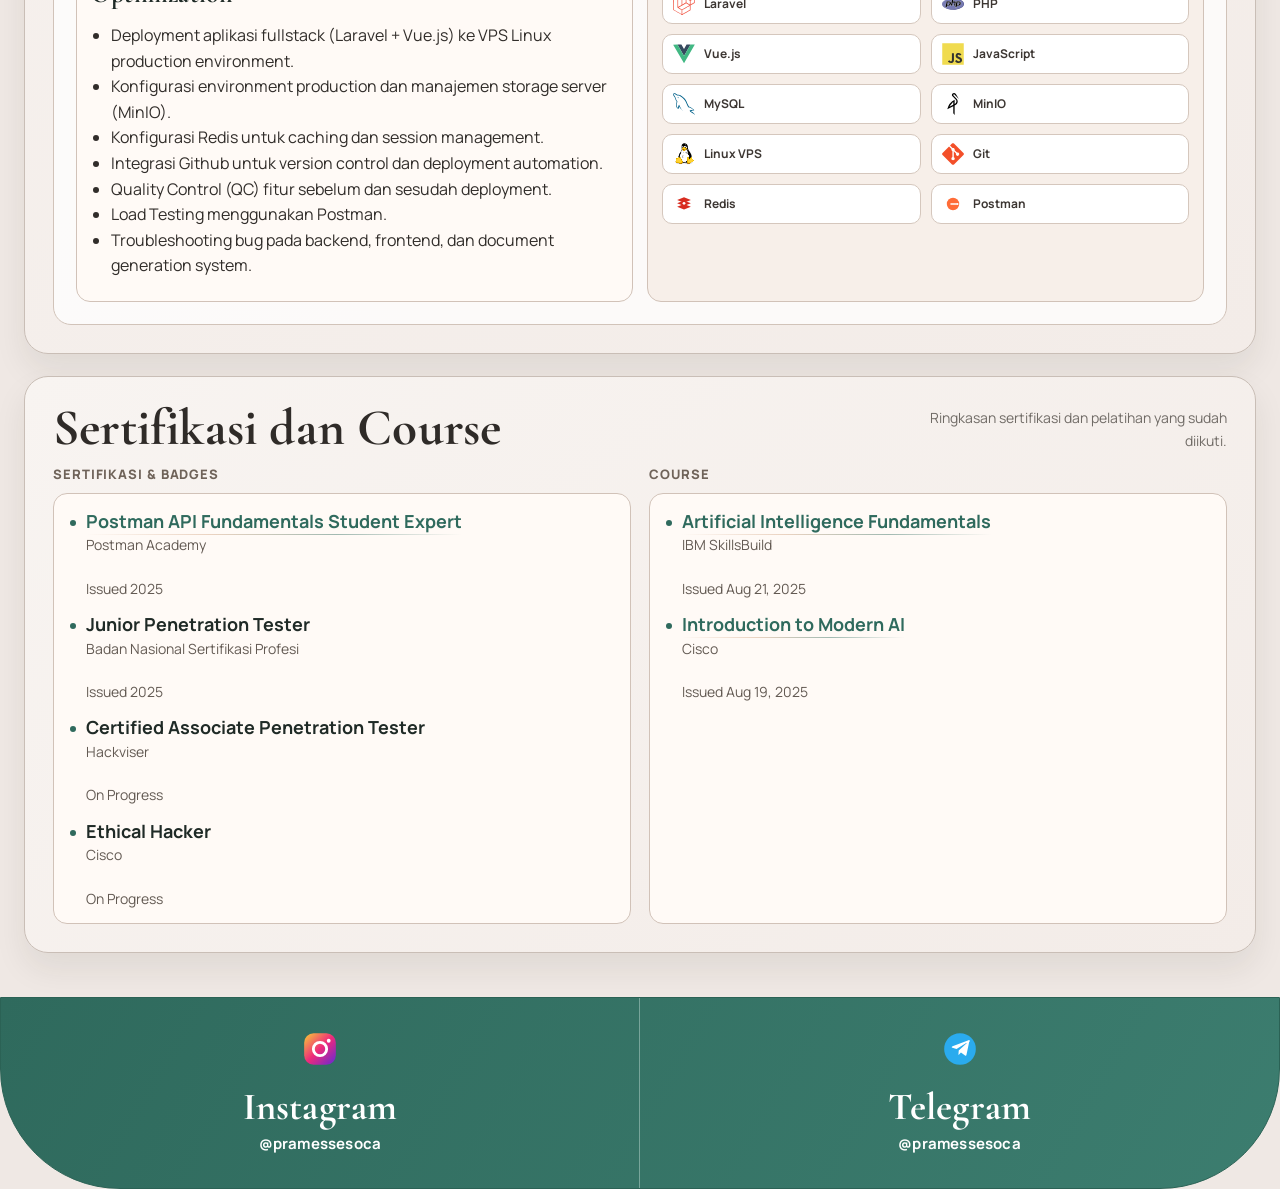
==== commit 6e3a5e15: "fixed data entry clerk" ====
--- a/index.html
+++ b/index.html
@@ -113,7 +113,7 @@
       pentest: 'penetration-tester',
       data: 'data-entry-clerk'
     };
-    const tabVersion = 'v=20260225-06';
+    const tabVersion = 'v=20260225-07';
     const tabToFile = {
       web: `junior-web-dev.html?${tabVersion}`,
       qa: `junior-qa-engineer.html?${tabVersion}`,
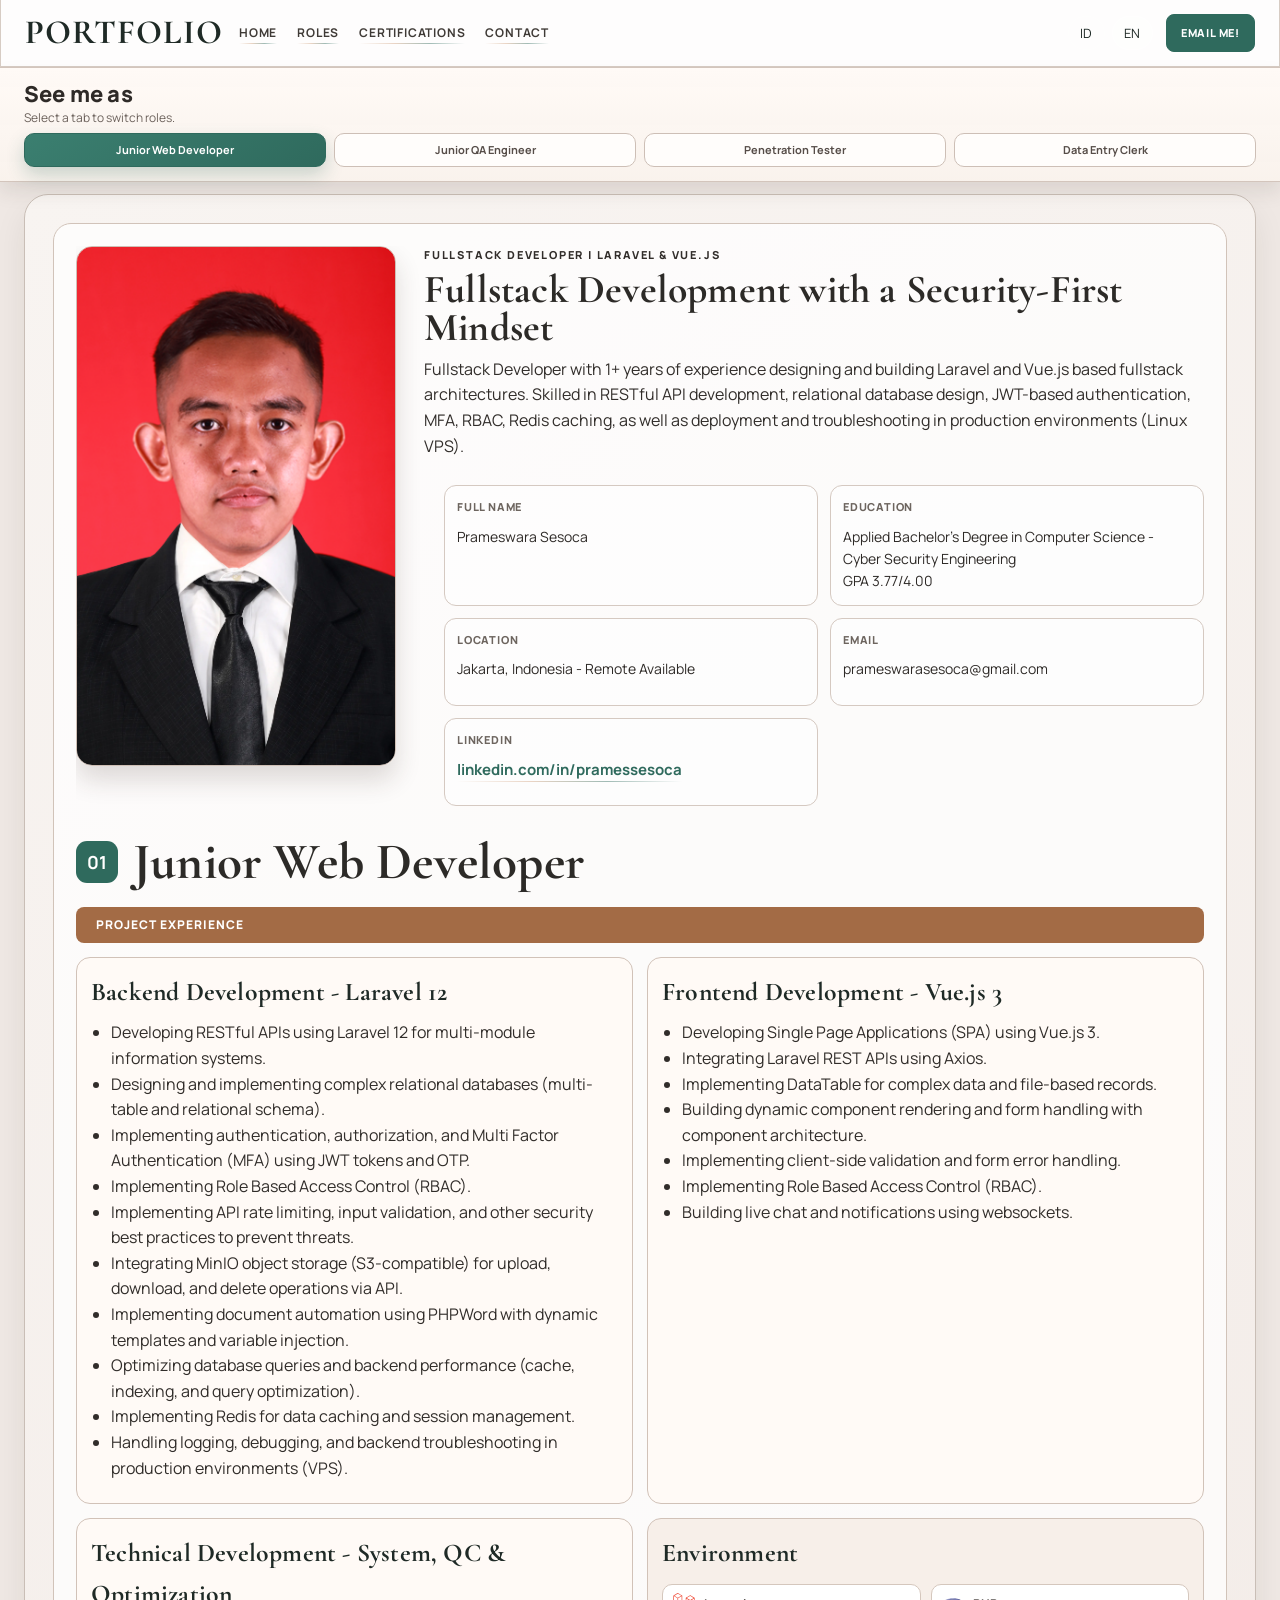
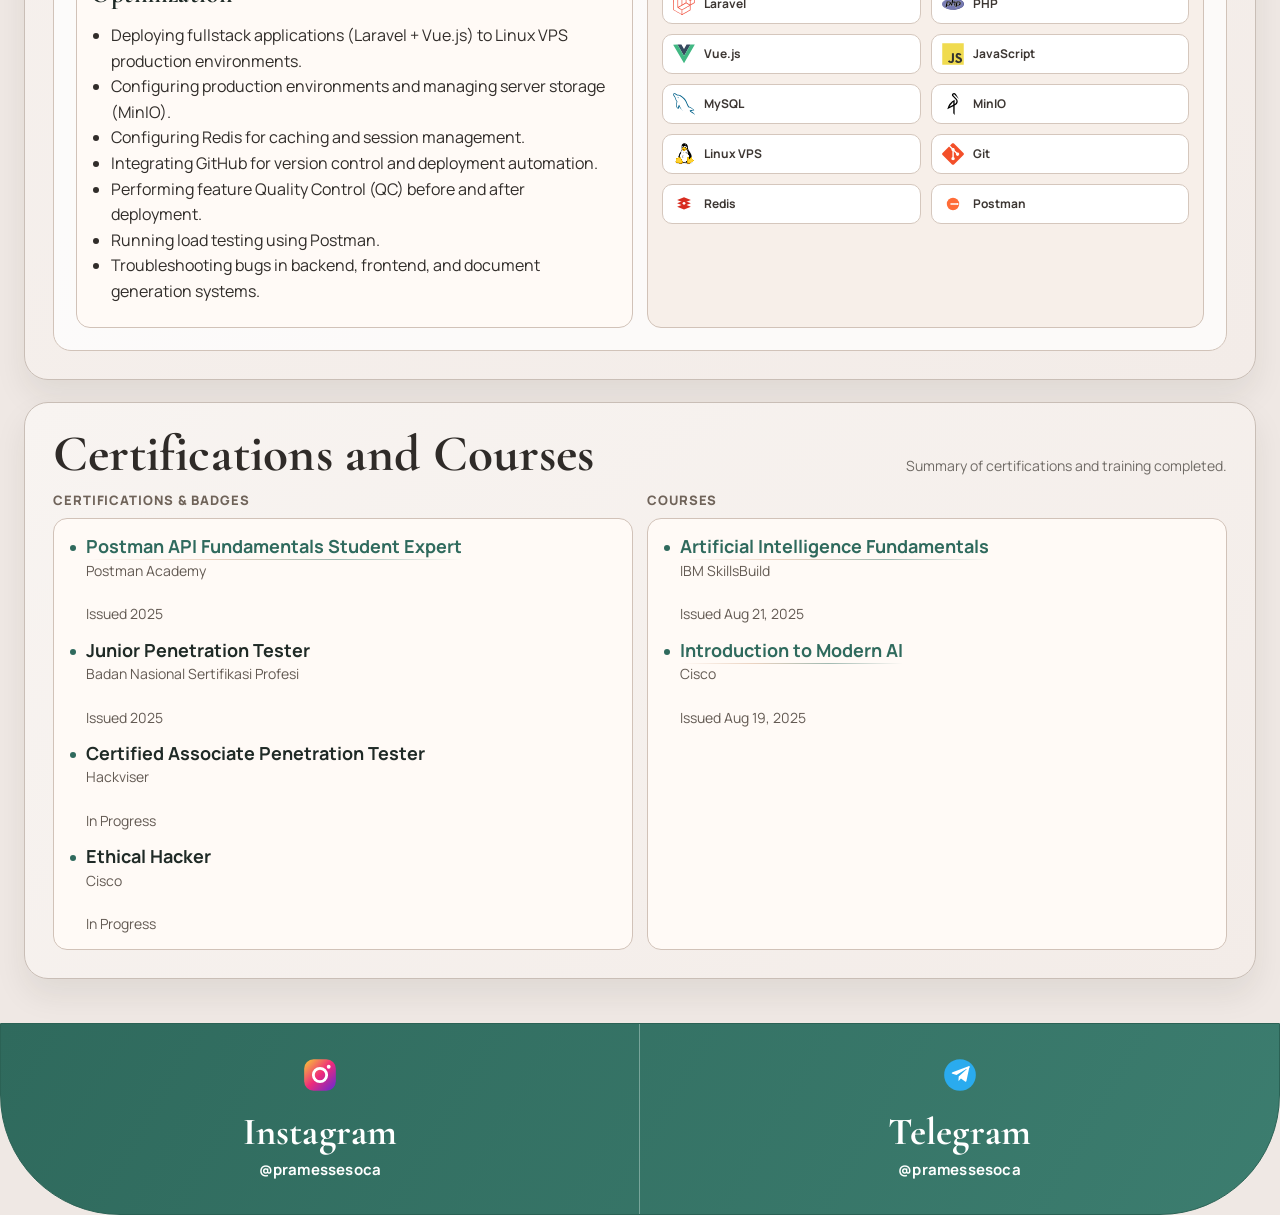
==== commit 0e1c1ee4: "fixed all" ====
--- a/index.html
+++ b/index.html
@@ -1,10 +1,48 @@
 ﻿<!DOCTYPE html>
-<html lang="id">
+<html lang="en">
 <head>
   <meta charset="UTF-8" />
   <meta name="viewport" content="width=device-width, initial-scale=1.0" />
-  <title>Landing Page - Full Page Tabs</title>
+  <title>Portfolio - Full Page Tabs</title>
   <link rel="stylesheet" href="style.css" />
+  <style>
+    .top-actions {
+      display: inline-flex;
+      align-items: center;
+      justify-content: flex-end;
+      gap: 0.8rem;
+      margin-left: auto;
+    }
+
+    .lang-toggle {
+      display: inline-flex;
+      gap: 0.4rem;
+      margin-left: 0;
+    }
+
+    .lang-btn {
+      border: 1px solid rgba(255, 255, 255, 0.25);
+      background: transparent;
+      color: inherit;
+      padding: 0.35rem 0.7rem;
+      border-radius: 999px;
+      cursor: pointer;
+      font: inherit;
+      font-size: 0.8rem;
+      letter-spacing: 0.04em;
+    }
+
+    .lang-btn.active {
+      background: rgba(255, 255, 255, 0.2);
+      border-color: rgba(255, 255, 255, 0.45);
+    }
+
+    @media (max-width: 700px) {
+      .top-actions {
+        width: 100%;
+      }
+    }
+  </style>
 </head>
 <body>
   <div class="scene" aria-hidden="true">
@@ -15,66 +53,72 @@
   </div>
 
   <header class="top-nav">
-    <div class="brand">PORTOFOLIO</div>
-    <nav class="menu" aria-label="Primary">
-      <a href="#profile">Home</a>
-      <a href="#roles">Roles</a>
-      <a href="#certs">Certification</a>
-      <a href="#contact">Contact</a>
+    <div class="brand" data-i18n="brand">PORTOFOLIO</div>
+    <nav class="menu" aria-label="Primary" data-i18n-aria-label="menuAria">
+      <a href="#profile" data-i18n="menuHome">Home</a>
+      <a href="#roles" data-i18n="menuRoles">Roles</a>
+      <a href="#certs" data-i18n="menuCerts">Certification</a>
+      <a href="#contact" data-i18n="menuContact">Contact</a>
     </nav>
-    <a class="nav-cta" href="mailto:prameswarasesoca@gmail.com">Email Me!</a>
+    <div class="top-actions">
+      <div class="lang-toggle" role="group" aria-label="Language toggle">
+        <button class="lang-btn active" type="button" data-lang="id">ID</button>
+        <button class="lang-btn" type="button" data-lang="en">EN</button>
+      </div>
+      <a class="nav-cta" href="mailto:prameswarasesoca@gmail.com" data-i18n="emailCta">Email Me!</a>
+    </div>
   </header>
 
   <main class="container">
     <section class="top-role-title" aria-label="Role heading" data-active-tab="web">
-      <p class="role-title">See me as</p>
-      <p class="roles-note">Pilih tab untuk berpindah peran.</p>
-      <div class="tabs" role="tablist" aria-label="Role tabs">
-        <a class="tab-btn active" href="#junior-web-dev" role="tab" aria-selected="true" aria-controls="tab-web" id="btn-web" data-tab="web">Junior Web Developer</a>
-        <a class="tab-btn" href="#junior-qa-engineer" role="tab" aria-selected="false" aria-controls="tab-qa" id="btn-qa" data-tab="qa">Junior QA Engineer</a>
-        <a class="tab-btn" href="#penetration-tester" role="tab" aria-selected="false" aria-controls="tab-pentest" id="btn-pentest" data-tab="pentest">Penetration Tester</a>
-        <a class="tab-btn" href="#data-entry-clerk" role="tab" aria-selected="false" aria-controls="tab-data" id="btn-data" data-tab="data">Data Entry Clerk</a>
+      <p class="role-title" data-i18n="roleTitle">See me as</p>
+      <p class="roles-note" data-i18n="rolesNote">Pilih tab untuk berpindah peran.</p>
+      <div class="tabs" role="tablist" aria-label="Role tabs" data-i18n-aria-label="roleTabsAria">
+        <a class="tab-btn active" href="#junior-web-dev" role="tab" aria-selected="true" aria-controls="tab-web" id="btn-web" data-tab="web" data-i18n="tabWeb">Junior Web Developer</a>
+        <a class="tab-btn" href="#junior-qa-engineer" role="tab" aria-selected="false" aria-controls="tab-qa" id="btn-qa" data-tab="qa" data-i18n="tabQa">Junior QA Engineer</a>
+        <a class="tab-btn" href="#penetration-tester" role="tab" aria-selected="false" aria-controls="tab-pentest" id="btn-pentest" data-tab="pentest" data-i18n="tabPentest">Penetration Tester</a>
+        <a class="tab-btn" href="#data-entry-clerk" role="tab" aria-selected="false" aria-controls="tab-data" id="btn-data" data-tab="data" data-i18n="tabData">Data Entry Clerk</a>
       </div>
     </section>
 
     <section class="panel">
-      <section class="tab-card reveal" aria-label="Peran Profesional" id="roles" data-active-tab="web">
+      <section class="tab-card reveal" aria-label="Peran Profesional" id="roles" data-active-tab="web" data-i18n-aria-label="rolesAria">
         <span class="lux-line" aria-hidden="true"></span>
 
         <div class="tab-panels">
           <article class="tab-panel active" role="tabpanel" id="tab-content-panel" aria-labelledby="btn-web">
             <span class="panel-badge">01</span>
-            <h3>Junior Web Developer</h3>
-            <p>Memuat konten tab...</p>
+            <h3 data-i18n="tabWeb">Junior Web Developer</h3>
+            <p data-i18n="loadingTab">Memuat konten tab...</p>
           </article>
         </div>
       </section>
 
-      <section class="tab-card reveal" aria-label="Sertifikasi dan Course" id="certs">
+      <section class="tab-card reveal" aria-label="Sertifikasi dan Course" id="certs" data-i18n-aria-label="certsAria">
         <span class="lux-line" aria-hidden="true"></span>
         <div class="section-head">
-          <h2>Sertifikasi dan Course</h2>
-          <p>Ringkasan sertifikasi dan pelatihan yang sudah diikuti.</p>
+          <h2 data-i18n="certTitle">Sertifikasi dan Course</h2>
+          <p data-i18n="certDesc">Ringkasan sertifikasi dan pelatihan yang sudah diikuti.</p>
         </div>
 
         <div class="experience-grid">
           <section class="cert-group">
-            <h3>Sertifikasi & Badges</h3>
+            <h3 data-i18n="certBadges">Sertifikasi & Badges</h3>
             <div class="experience-block">
               <ul>
-                <li><strong><a href="https://badges.parchment.com/public/assertions/UQWnK6W7QWmv3QuYgzs9rQ?identity__email=prameswarasesoca%40gmail.com" target="_blank" rel="noopener noreferrer">Postman API Fundamentals Student Expert</a></strong><br /><span class="value">Postman Academy</span><br /><span class="value">Issued 2025</span></li>
-                <li><strong>Junior Penetration Tester</strong><br /><span class="value">Badan Nasional Sertifikasi Profesi</span><br /><span class="value">Issued 2025</span></li>
-                <li><strong>Certified Associate Penetration Tester</strong><br /><span class="value">Hackviser</span><br /><span class="value">On Progress</span></li>
-                <li><strong>Ethical Hacker</strong><br /><span class="value">Cisco</span><br /><span class="value">On Progress</span></li>
+                <li><strong><a href="https://badges.parchment.com/public/assertions/UQWnK6W7QWmv3QuYgzs9rQ?identity__email=prameswarasesoca%40gmail.com" target="_blank" rel="noopener noreferrer">Postman API Fundamentals Student Expert</a></strong><br /><span class="value">Postman Academy</span><br /><span class="value" data-i18n="issued2025a">Issued 2025</span></li>
+                <li><strong>Junior Penetration Tester</strong><br /><span class="value">Badan Nasional Sertifikasi Profesi</span><br /><span class="value" data-i18n="issued2025b">Issued 2025</span></li>
+                <li><strong>Certified Associate Penetration Tester</strong><br /><span class="value">Hackviser</span><br /><span class="value" data-i18n="onProgress1">On Progress</span></li>
+                <li><strong>Ethical Hacker</strong><br /><span class="value">Cisco</span><br /><span class="value" data-i18n="onProgress2">On Progress</span></li>
               </ul>
             </div>
           </section>
           <section class="cert-group">
-            <h3>Course</h3>
+            <h3 data-i18n="course">Course</h3>
             <div class="experience-block">
               <ul>
-                <li><strong><a href="https://www.credly.com/earner/earned/badge/6ce2e8d9-f4c3-4f6b-8cfb-f6970b10e40e" target="_blank" rel="noopener noreferrer">Artificial Intelligence Fundamentals</a></strong><br /><span class="value">IBM SkillsBuild</span><br /><span class="value">Issued Aug 21, 2025</span></li>
-                <li><strong><a href="https://www.credly.com/earner/earned/badge/8e87bc1d-4a2a-4601-9a7a-e68a243ee002" target="_blank" rel="noopener noreferrer">Introduction to Modern AI</a></strong><br /><span class="value">Cisco</span><br /><span class="value">Issued Aug 19, 2025</span></li>
+                <li><strong><a href="https://www.credly.com/earner/earned/badge/6ce2e8d9-f4c3-4f6b-8cfb-f6970b10e40e" target="_blank" rel="noopener noreferrer">Artificial Intelligence Fundamentals</a></strong><br /><span class="value">IBM SkillsBuild</span><br /><span class="value" data-i18n="issuedAug21">Issued Aug 21, 2025</span></li>
+                <li><strong><a href="https://www.credly.com/earner/earned/badge/8e87bc1d-4a2a-4601-9a7a-e68a243ee002" target="_blank" rel="noopener noreferrer">Introduction to Modern AI</a></strong><br /><span class="value">Cisco</span><br /><span class="value" data-i18n="issuedAug19">Issued Aug 19, 2025</span></li>
               </ul>
             </div>
           </section>
@@ -85,22 +129,92 @@
     <section class="stats-bar" id="contact">
       <article class="stat-item">
         <img src="assets/logos/instagram.svg" alt="Instagram" loading="lazy" />
-        <h3>Instagram</h3>
+        <h3 data-i18n="instagram">Instagram</h3>
         <p><a href="https://instagram.com/pramessesoca" target="_blank" rel="noopener noreferrer">@pramessesoca</a></p>
       </article>
       <article class="stat-item">
         <img src="assets/logos/telegram.svg" alt="Telegram" loading="lazy" />
-        <h3>Telegram</h3>
+        <h3 data-i18n="telegram">Telegram</h3>
         <p><a href="https://t.me/pramessesoca" target="_blank" rel="noopener noreferrer">@pramessesoca</a></p>
       </article>
     </section>
   </main>
 
   <script>
+    const translations = {
+      id: {
+        brand: 'PORTOFOLIO',
+        menuAria: 'Navigasi utama',
+        menuHome: 'Beranda',
+        menuRoles: 'Peran',
+        menuCerts: 'Sertifikasi',
+        menuContact: 'Kontak',
+        emailCta: 'Email Saya!',
+        roleTitle: 'Lihat saya sebagai',
+        rolesNote: 'Pilih tab untuk berpindah peran.',
+        roleTabsAria: 'Tab peran',
+        tabWeb: 'Junior Web Developer',
+        tabQa: 'Junior QA Engineer',
+        tabPentest: 'Penetration Tester',
+        tabData: 'Data Entry Clerk',
+        rolesAria: 'Peran Profesional',
+        loadingTab: 'Memuat konten tab...',
+        certsAria: 'Sertifikasi dan Kursus',
+        certTitle: 'Sertifikasi dan Course',
+        certDesc: 'Ringkasan sertifikasi dan pelatihan yang sudah diikuti.',
+        certBadges: 'Sertifikasi & Badges',
+        issued2025a: 'Diterbitkan 2025',
+        issued2025b: 'Diterbitkan 2025',
+        issuedAug21: 'Diterbitkan 21 Agu 2025',
+        issuedAug19: 'Diterbitkan 19 Agu 2025',
+        onProgress1: 'Dalam Proses',
+        onProgress2: 'Dalam Proses',
+        course: 'Kursus',
+        instagram: 'Instagram',
+        telegram: 'Telegram',
+        loading: 'Memuat konten...',
+        loadError: 'Konten tab gagal dimuat.'
+      },
+      en: {
+        brand: 'PORTFOLIO',
+        menuAria: 'Primary navigation',
+        menuHome: 'Home',
+        menuRoles: 'Roles',
+        menuCerts: 'Certifications',
+        menuContact: 'Contact',
+        emailCta: 'Email Me!',
+        roleTitle: 'See me as',
+        rolesNote: 'Select a tab to switch roles.',
+        roleTabsAria: 'Role tabs',
+        tabWeb: 'Junior Web Developer',
+        tabQa: 'Junior QA Engineer',
+        tabPentest: 'Penetration Tester',
+        tabData: 'Data Entry Clerk',
+        rolesAria: 'Professional Roles',
+        loadingTab: 'Loading tab content...',
+        certsAria: 'Certifications and Courses',
+        certTitle: 'Certifications and Courses',
+        certDesc: 'Summary of certifications and training completed.',
+        certBadges: 'Certifications & Badges',
+        issued2025a: 'Issued 2025',
+        issued2025b: 'Issued 2025',
+        issuedAug21: 'Issued Aug 21, 2025',
+        issuedAug19: 'Issued Aug 19, 2025',
+        onProgress1: 'In Progress',
+        onProgress2: 'In Progress',
+        course: 'Courses',
+        instagram: 'Instagram',
+        telegram: 'Telegram',
+        loading: 'Loading content...',
+        loadError: 'Failed to load tab content.'
+      }
+    };
     const tabs = document.querySelectorAll('.tab-btn');
+    const langButtons = document.querySelectorAll('.lang-btn');
     const contentPanel = document.getElementById('tab-content-panel');
     const rolesSection = document.getElementById('roles');
     const topRoleTitle = document.querySelector('.top-role-title');
+    let currentLang = 'en';
     const hashToTab = {
       'junior-web-dev': 'web',
       'junior-qa-engineer': 'qa',
@@ -113,17 +227,47 @@
       pentest: 'penetration-tester',
       data: 'data-entry-clerk'
     };
-    const tabVersion = 'v=20260225-07';
-    const tabToFile = {
-      web: `junior-web-dev.html?${tabVersion}`,
-      qa: `junior-qa-engineer.html?${tabVersion}`,
-      pentest: `penetration-tester.html?${tabVersion}`,
-      data: `data-entry-clerk.html?${tabVersion}`
-    };
+    const tabVersion = 'v=20260309-01';
     const contentCache = {};
+    const tabToFileByLang = {
+      id: {
+        web: `junior-web-dev.html?${tabVersion}`,
+        qa: `junior-qa-engineer.html?${tabVersion}`,
+        pentest: `penetration-tester.html?${tabVersion}`,
+        data: `data-entry-clerk.html?${tabVersion}`
+      },
+      en: {
+        web: `junior-web-dev-en.html?${tabVersion}`,
+        qa: `junior-qa-engineer-en.html?${tabVersion}`,
+        pentest: `penetration-tester-en.html?${tabVersion}`,
+        data: `data-entry-clerk-en.html?${tabVersion}`
+      }
+    };
+
+    const applyTranslations = (lang) => {
+      const dict = translations[lang] || translations.id;
+      document.documentElement.lang = lang;
+      document.querySelectorAll('[data-i18n]').forEach((el) => {
+        const key = el.dataset.i18n;
+        if (dict[key]) {
+          el.textContent = dict[key];
+        }
+      });
+      document.querySelectorAll('[data-i18n-aria-label]').forEach((el) => {
+        const key = el.dataset.i18nAriaLabel;
+        if (dict[key]) {
+          el.setAttribute('aria-label', dict[key]);
+        }
+      });
+      langButtons.forEach((button) => {
+        const isActive = button.dataset.lang === lang;
+        button.classList.toggle('active', isActive);
+        button.setAttribute('aria-pressed', isActive ? 'true' : 'false');
+      });
+    };
 
     const loadTabContent = async (target) => {
-      const file = tabToFile[target];
+      const file = tabToFileByLang[currentLang][target];
       if (!file) {
         return;
       }
@@ -133,7 +277,7 @@
         return;
       }
 
-      contentPanel.innerHTML = '<p>Memuat konten...</p>';
+      contentPanel.innerHTML = `<p>${translations[currentLang].loading}</p>`;
       try {
         const response = await fetch(file);
         if (!response.ok) {
@@ -144,7 +288,7 @@
         contentCache[file] = html;
         contentPanel.innerHTML = html;
       } catch (error) {
-        contentPanel.innerHTML = '<p>Konten tab gagal dimuat.</p>';
+        contentPanel.innerHTML = `<p>${translations[currentLang].loadError}</p>`;
       }
     };
 
@@ -185,7 +329,24 @@
       });
     });
 
+    const setLanguage = async (lang) => {
+      if (!translations[lang]) {
+        return;
+      }
+      currentLang = lang;
+      applyTranslations(lang);
+      const activeTab = document.querySelector('.tab-btn.active')?.dataset.tab || 'web';
+      await loadTabContent(activeTab);
+    };
+
+    langButtons.forEach((button) => {
+      button.addEventListener('click', async () => {
+        await setLanguage(button.dataset.lang);
+      });
+    });
+
     const initialHash = window.location.hash.replace('#', '');
+    applyTranslations(currentLang);
     activateTab(hashToTab[initialHash] || 'web');
 
     window.addEventListener('hashchange', async () => {
